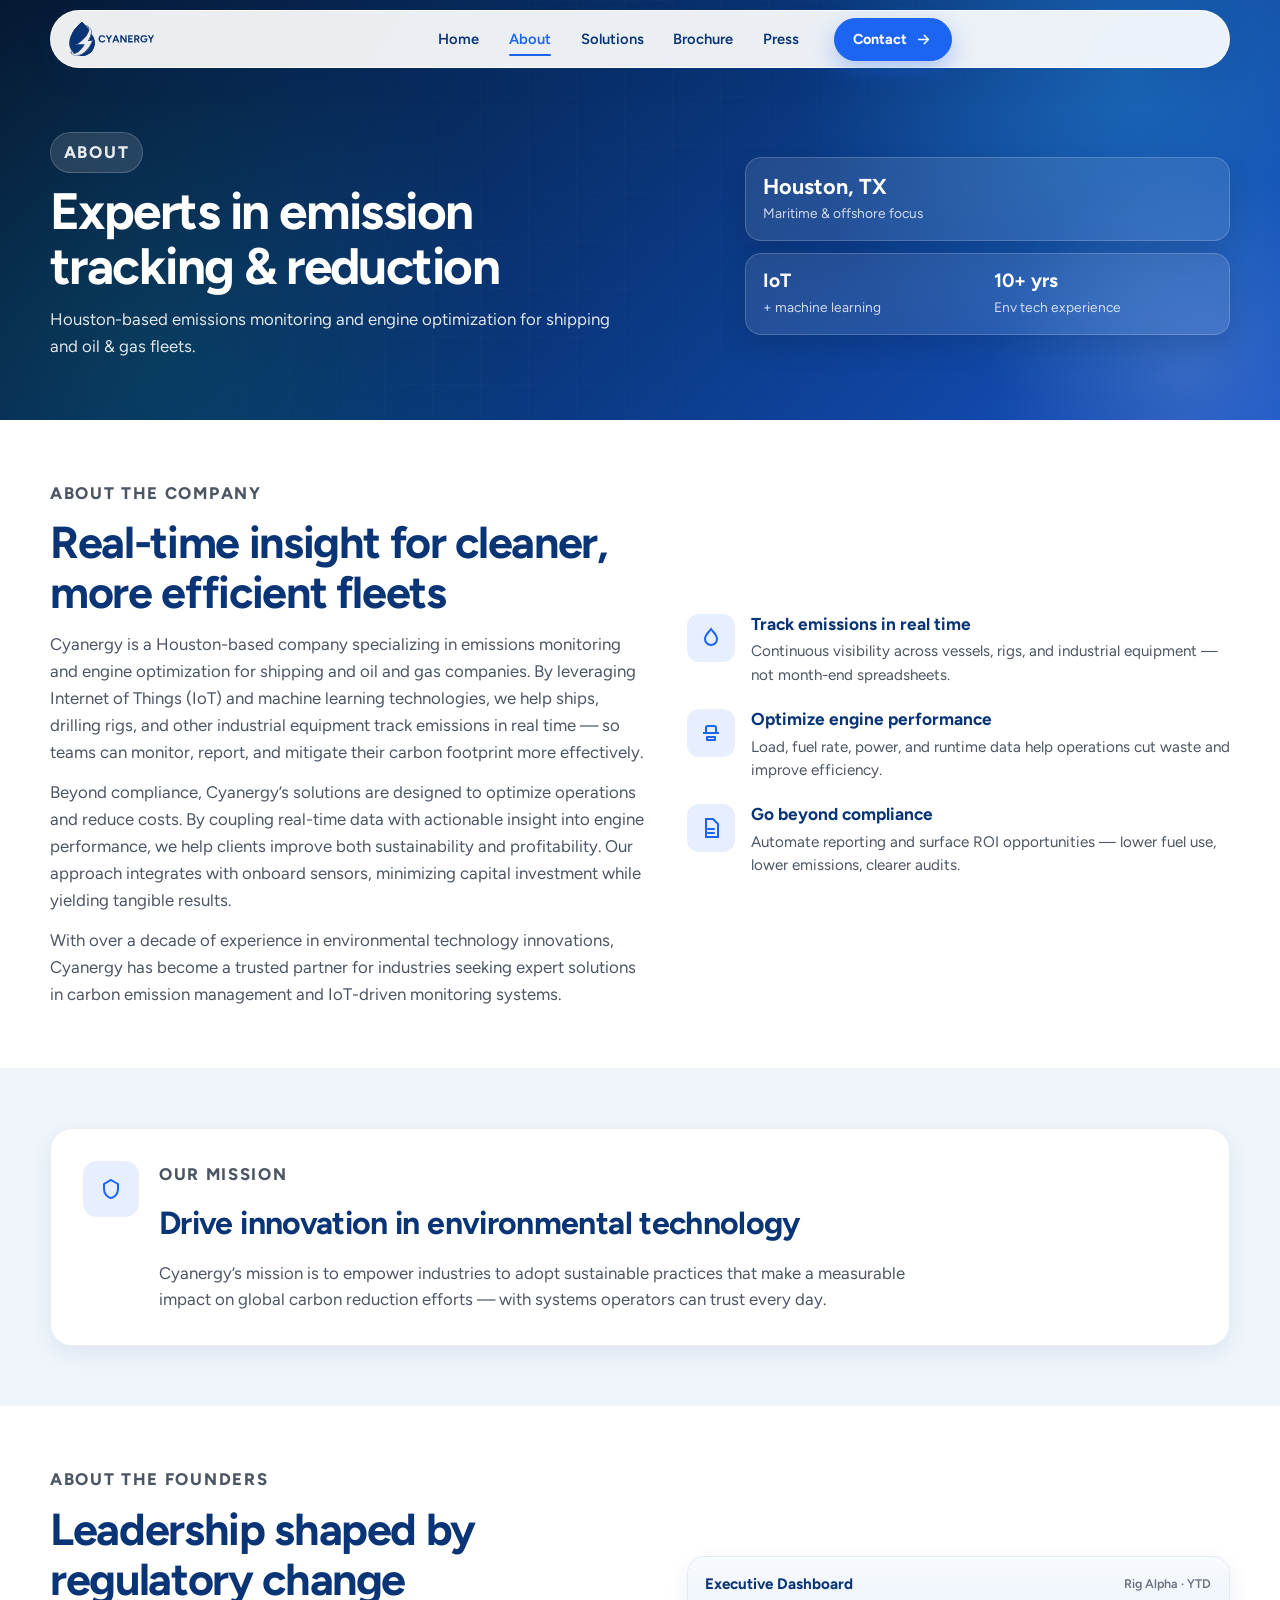
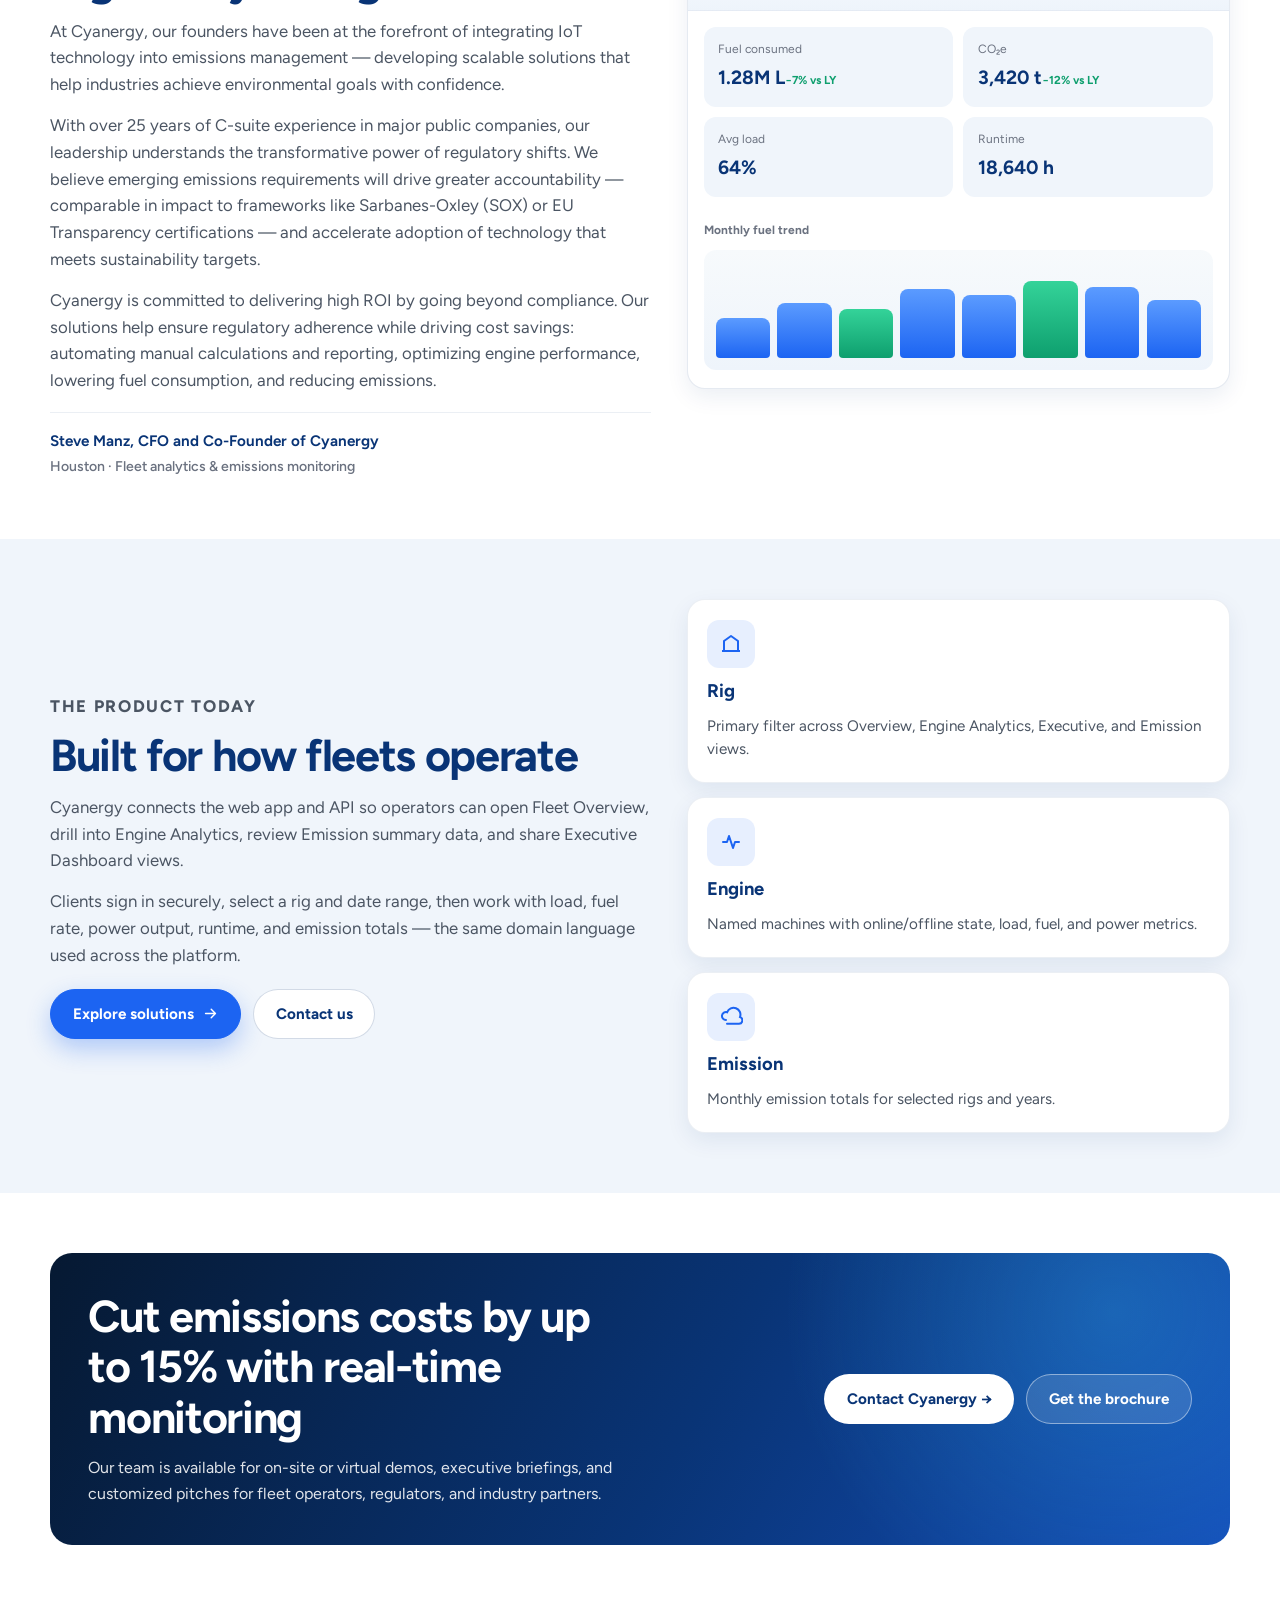
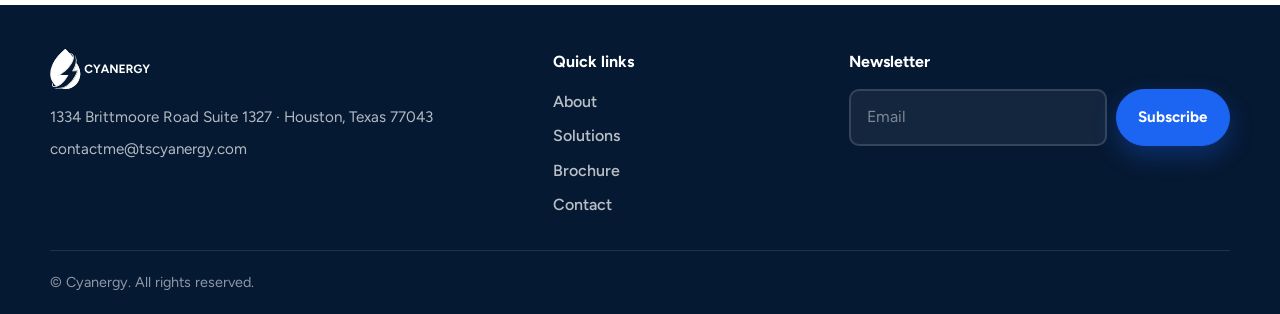
==== about.html @ 9ef47623 "Initial commit" ====
<!DOCTYPE html>
<html lang="en">
<head>
  <meta charset="UTF-8" />
  <meta name="viewport" content="width=device-width, initial-scale=1.0" />
  <title>About | Cyanergy</title>
  <meta name="description" content="Cyanergy is a Houston-based company specializing in emissions monitoring and engine optimization for shipping and oil and gas companies." />
  <link rel="stylesheet" href="assets/css/styles.css" />
</head>
<body>
  <a class="skip-link" href="#main">Skip to content</a>
  <header class="site-header">
    <div class="container header-inner">
      <a class="brand" href="index.html" aria-label="Cyanergy home">
        <img class="logo-dark" src="assets/images/logo-navy.svg" alt="Cyanergy" />
      </a>
      <button class="menu-toggle" aria-label="Open menu" aria-expanded="false"><span></span><span></span><span></span></button>
      <nav class="nav" aria-label="Primary">
        <a class="nav-link" href="index.html">Home</a>
        <a class="nav-link is-active" href="about.html">About</a>
        <a class="nav-link" href="solutions.html">Solutions</a>
        <a class="nav-link" href="brochure.html">Brochure</a>
        <a class="nav-link" href="press.html">Press</a>
        <a class="nav-link nav-cta" href="contact.html"><span class="btn btn-primary">Contact <svg viewBox="0 0 24 24" fill="none"><path d="M5 12h14M13 6l6 6-6 6" stroke="currentColor" stroke-width="2" stroke-linecap="round" stroke-linejoin="round"/></svg></span></a>
      </nav>
    </div>
  </header>

  <main id="main">
    <section class="page-hero">
      <div class="page-hero-inner">
        <div class="page-hero-copy">
          <p class="eyebrow">About</p>
          <h1>Experts in emission tracking &amp; reduction</h1>
          <p>Houston-based emissions monitoring and engine optimization for shipping and oil &amp; gas fleets.</p>
        </div>
        <div class="page-hero-aside" aria-hidden="true">
          <div class="page-hero-card">
            <strong>Houston, TX</strong>
            <span>Maritime &amp; offshore focus</span>
          </div>
          <div class="page-hero-card row">
            <div>
              <strong>IoT</strong>
              <span>+ machine learning</span>
            </div>
            <div>
              <strong>10+ yrs</strong>
              <span>Env tech experience</span>
            </div>
          </div>
        </div>
      </div>
    </section>

    <section class="section">
      <div class="container split">
        <div class="panel-copy reveal">
          <p class="eyebrow">About the company</p>
          <h2>Real-time insight for cleaner, more efficient fleets</h2>
          <p>Cyanergy is a Houston-based company specializing in emissions monitoring and engine optimization for shipping and oil and gas companies. By leveraging Internet of Things (IoT) and machine learning technologies, we help ships, drilling rigs, and other industrial equipment track emissions in real time — so teams can monitor, report, and mitigate their carbon footprint more effectively.</p>
          <p style="margin-top:0.85rem;">Beyond compliance, Cyanergy’s solutions are designed to optimize operations and reduce costs. By coupling real-time data with actionable insight into engine performance, we help clients improve both sustainability and profitability. Our approach integrates with onboard sensors, minimizing capital investment while yielding tangible results.</p>
          <p style="margin-top:0.85rem;">With over a decade of experience in environmental technology innovations, Cyanergy has become a trusted partner for industries seeking expert solutions in carbon emission management and IoT-driven monitoring systems.</p>
        </div>
        <div class="reveal">
          <div class="about-points">
            <article class="about-point">
              <div class="icon-badge"><svg viewBox="0 0 24 24" fill="none"><path d="M12 3c-2.5 3.5-6 5.8-6 10a6 6 0 0 0 12 0c0-4.2-3.5-6.5-6-10Z" stroke="currentColor" stroke-width="2"/></svg></div>
              <div>
                <h3>Track emissions in real time</h3>
                <p>Continuous visibility across vessels, rigs, and industrial equipment — not month-end spreadsheets.</p>
              </div>
            </article>
            <article class="about-point">
              <div class="icon-badge"><svg viewBox="0 0 24 24" fill="none"><path d="M4 12h16M7 12V7a2 2 0 0 1 2-2h6a2 2 0 0 1 2 2v5M8 16h8v3H8v-3Z" stroke="currentColor" stroke-width="2" stroke-linejoin="round"/></svg></div>
              <div>
                <h3>Optimize engine performance</h3>
                <p>Load, fuel rate, power, and runtime data help operations cut waste and improve efficiency.</p>
              </div>
            </article>
            <article class="about-point">
              <div class="icon-badge"><svg viewBox="0 0 24 24" fill="none"><path d="M7 3h7l5 5v13H7V3Z" stroke="currentColor" stroke-width="2"/><path d="M9 13h6M9 17h6" stroke="currentColor" stroke-width="2" stroke-linecap="round"/></svg></div>
              <div>
                <h3>Go beyond compliance</h3>
                <p>Automate reporting and surface ROI opportunities — lower fuel use, lower emissions, clearer audits.</p>
              </div>
            </article>
          </div>
        </div>
      </div>
    </section>

    <section class="section surface">
      <div class="container">
        <div class="mission-band reveal">
          <div class="icon-badge"><svg viewBox="0 0 24 24" fill="none"><path d="M12 3l7 4v5c0 5-3.5 8.5-7 9-3.5-.5-7-4-7-9V7l7-4Z" stroke="currentColor" stroke-width="2"/></svg></div>
          <div>
            <p class="eyebrow">Our mission</p>
            <h2>Drive innovation in environmental technology</h2>
            <p>Cyanergy’s mission is to empower industries to adopt sustainable practices that make a measurable impact on global carbon reduction efforts — with systems operators can trust every day.</p>
          </div>
        </div>
      </div>
    </section>

    <section class="section">
      <div class="container split">
        <div class="panel-copy reveal">
          <p class="eyebrow">About the founders</p>
          <h2>Leadership shaped by regulatory change</h2>
          <p>At Cyanergy, our founders have been at the forefront of integrating IoT technology into emissions management — developing scalable solutions that help industries achieve environmental goals with confidence.</p>
          <p style="margin-top:0.85rem;">With over 25 years of C-suite experience in major public companies, our leadership understands the transformative power of regulatory shifts. We believe emerging emissions requirements will drive greater accountability — comparable in impact to frameworks like Sarbanes-Oxley (SOX) or EU Transparency certifications — and accelerate adoption of technology that meets sustainability targets.</p>
          <p style="margin-top:0.85rem;">Cyanergy is committed to delivering high ROI by going beyond compliance. Our solutions help ensure regulatory adherence while driving cost savings: automating manual calculations and reporting, optimizing engine performance, lowering fuel consumption, and reducing emissions.</p>
          <div class="founder-note">
            Steve Manz, CFO and Co-Founder of Cyanergy
            <span>Houston · Fleet analytics &amp; emissions monitoring</span>
          </div>
        </div>
        <div class="mock-panel reveal" aria-label="Executive dashboard panel">
          <div class="mock-panel-head">
            <strong>Executive Dashboard</strong>
            <span>Rig Alpha · YTD</span>
          </div>
          <div class="mock-kpis">
            <div class="mock-kpi"><small>Fuel consumed</small><strong>1.28M L</strong><span class="trend">−7% vs LY</span></div>
            <div class="mock-kpi"><small>CO₂e</small><strong>3,420 t</strong><span class="trend">−12% vs LY</span></div>
            <div class="mock-kpi"><small>Avg load</small><strong>64%</strong></div>
            <div class="mock-kpi"><small>Runtime</small><strong>18,640 h</strong></div>
          </div>
          <div class="mock-chart">
            <div class="mock-chart-label">Monthly fuel trend</div>
            <div class="mock-bars" aria-hidden="true">
              <span style="--h:42%"></span>
              <span style="--h:58%"></span>
              <span style="--h:51%"></span>
              <span style="--h:72%"></span>
              <span style="--h:66%"></span>
              <span style="--h:80%"></span>
              <span style="--h:74%"></span>
              <span style="--h:61%"></span>
            </div>
          </div>
        </div>
      </div>
    </section>

    <section class="section surface">
      <div class="container split">
        <div class="panel-copy reveal">
          <p class="eyebrow">The product today</p>
          <h2>Built for how fleets operate</h2>
          <p>Cyanergy connects the web app and API so operators can open Fleet Overview, drill into Engine Analytics, review Emission summary data, and share Executive Dashboard views.</p>
          <p style="margin-top:0.85rem;">Clients sign in securely, select a rig and date range, then work with load, fuel rate, power output, runtime, and emission totals — the same domain language used across the platform.</p>
          <div class="btn-group" style="margin-top:1.25rem;">
            <a class="btn btn-primary" href="solutions.html">Explore solutions <svg viewBox="0 0 24 24" fill="none"><path d="M5 12h14M13 6l6 6-6 6" stroke="currentColor" stroke-width="2" stroke-linecap="round" stroke-linejoin="round"/></svg></a>
            <a class="btn btn-outline" href="contact.html">Contact us</a>
          </div>
        </div>
        <div class="term-stack reveal">
          <article class="icon-item">
            <div class="icon-badge"><svg viewBox="0 0 24 24" fill="none"><path d="M3 19h18M5 19V9l7-5 7 5v10" stroke="currentColor" stroke-width="2" stroke-linejoin="round"/></svg></div>
            <h3>Rig</h3>
            <p>Primary filter across Overview, Engine Analytics, Executive, and Emission views.</p>
          </article>
          <article class="icon-item">
            <div class="icon-badge"><svg viewBox="0 0 24 24" fill="none"><path d="M4 12h4l2-6 4 12 2-6h4" stroke="currentColor" stroke-width="2" stroke-linecap="round" stroke-linejoin="round"/></svg></div>
            <h3>Engine</h3>
            <p>Named machines with online/offline state, load, fuel, and power metrics.</p>
          </article>
          <article class="icon-item">
            <div class="icon-badge"><svg viewBox="0 0 24 24" fill="none"><path d="M7 15a4 4 0 1 1 1.2-7.8A5 5 0 0 1 21 12a3.5 3.5 0 0 1-1 6.8H8" stroke="currentColor" stroke-width="2" stroke-linecap="round"/></svg></div>
            <h3>Emission</h3>
            <p>Monthly emission totals for selected rigs and years.</p>
          </article>
        </div>
      </div>
    </section>

    <section class="section">
      <div class="container">
        <div class="cta-band reveal">
          <div>
            <h2>Cut emissions costs by up to 15% with real-time monitoring</h2>
            <p>Our team is available for on-site or virtual demos, executive briefings, and customized pitches for fleet operators, regulators, and industry partners.</p>
          </div>
          <div class="btn-group">
            <a class="btn btn-light" href="contact.html">Contact Cyanergy →</a>
            <a class="btn btn-ghost-dark" href="brochure.html">Get the brochure</a>
          </div>
        </div>
      </div>
    </section>
  </main>

  <footer class="site-footer">
    <div class="container">
      <div class="footer-grid">
        <div class="footer-brand">
          <img src="assets/images/logo-white.svg" alt="Cyanergy" />
          <p>1334 Brittmoore Road Suite 1327 · Houston, Texas 77043</p>
          <p style="margin-top:.5rem;"><a href="mailto:contactme@tscyanergy.com">contactme@tscyanergy.com</a></p>
        </div>
        <div>
          <h4>Quick links</h4>
          <div class="footer-links">
            <a href="about.html">About</a>
            <a href="solutions.html">Solutions</a>
            <a href="brochure.html">Brochure</a>
            <a href="contact.html">Contact</a>
          </div>
        </div>
        <div>
          <h4>Newsletter</h4>
          <form class="newsletter" data-demo-form>
            <div class="newsletter-row">
              <input type="email" name="email" placeholder="Email" required />
              <button class="btn btn-primary" type="submit">Subscribe</button>
            </div>
            <p class="form-note" data-form-status></p>
          </form>
        </div>
      </div>
      <div class="footer-bottom"><span>© Cyanergy. All rights reserved.</span></div>
    </div>
  </footer>
  <script src="assets/js/main.js"></script>
</body>
</html>
---- assets/css/styles.css ----
@import url('https://fonts.googleapis.com/css2?family=Figtree:ital,wght@0,300..900;1,300..900&display=swap');

:root {
  --blue: #1C64F2;
  --blue-bright: #2B7FFF;
  --cyan: #38BDF8;
  --dark-blue: #1E429F;
  --navy: #093476;
  --ink: #0B1F3A;
  --deep: #061932;
  --muted: #4B5563;
  --soft: #6B7280;
  --line: #E5E7EB;
  --surface: #F0F5FB;
  --surface-2: #F7FAFC;
  --white: #FFFFFF;
  --green: #0E9F6E;
  --shadow: 0 16px 40px rgba(9, 52, 118, 0.12);
  --shadow-soft: 0 8px 22px rgba(9, 52, 118, 0.08);
  --radius: 16px;
  --radius-sm: 10px;
  --container: 1180px;
  --header-h: 72px;
  --ease: cubic-bezier(0.22, 1, 0.36, 1);
}

*,
*::before,
*::after {
  box-sizing: border-box;
  margin: 0;
  padding: 0;
}

html { scroll-behavior: smooth; }

body {
  font-family: 'Figtree', sans-serif;
  color: var(--ink);
  background: var(--white);
  line-height: 1.6;
  -webkit-font-smoothing: antialiased;
  overflow-x: hidden;
}

img { max-width: 100%; display: block; }
a { color: inherit; text-decoration: none; }
ul { list-style: none; }
button, input, textarea, select { font: inherit; }

.container {
  width: min(100% - 2.5rem, var(--container));
  margin-inline: auto;
}

.skip-link {
  position: absolute;
  left: -999px;
  top: 0;
  background: var(--blue);
  color: white;
  padding: 0.75rem 1rem;
  z-index: 1000;
}
.skip-link:focus { left: 1rem; top: 1rem; }

/* Header — glass bar (matches mockup) */
.site-header {
  position: fixed;
  inset: 0 0 auto 0;
  height: var(--header-h);
  z-index: 100;
  padding-top: 0.65rem;
  pointer-events: none;
}

.site-header::before {
  content: '';
  position: fixed;
  inset: 0;
  background: rgba(6, 25, 50, 0.45);
  opacity: 0;
  visibility: hidden;
  transition: opacity 0.25s var(--ease), visibility 0.25s var(--ease);
  pointer-events: none;
  z-index: -1;
}

.site-header.is-menu-open {
  height: auto;
  min-height: 100dvh;
  pointer-events: auto;
}

.site-header.is-menu-open::before {
  opacity: 1;
  visibility: visible;
  pointer-events: auto;
}

.site-header .header-inner {
  pointer-events: auto;
  position: relative;
  z-index: 1;
  height: 58px;
  display: flex;
  align-items: center;
  justify-content: space-between;
  gap: 1rem;
  padding: 0 1rem 0 1.15rem;
  background: rgba(255, 255, 255, 0.92);
  border: 1px solid rgba(255, 255, 255, 0.7);
  border-radius: 999px;
  backdrop-filter: blur(18px);
  box-shadow: 0 10px 30px rgba(9, 52, 118, 0.1);
}

.logo-light { display: none !important; }
.logo-dark { display: block !important; }

.brand {
  flex-shrink: 0;
  display: inline-flex;
  align-items: center;
}

.brand img { height: 34px; width: auto; }

.nav {
  display: flex;
  align-items: center;
  gap: 0.15rem;
  flex: 1;
  justify-content: center;
}

.nav-link {
  position: relative;
  color: var(--navy);
  font-weight: 600;
  font-size: 0.92rem;
  padding: 0.45rem 0.85rem;
  border-radius: 0;
  transition: color 0.2s var(--ease);
}

.nav-link:hover { color: var(--blue); }

.nav-link.is-active {
  color: var(--blue);
  background: transparent;
}

.nav-link.is-active::after {
  content: '';
  position: absolute;
  left: 0.85rem;
  right: 0.85rem;
  bottom: 0.15rem;
  height: 2px;
  border-radius: 2px;
  background: var(--blue);
}

.nav-cta { margin-left: 0.35rem; }

.nav-cta .btn {
  min-height: 40px;
  padding: 0.55rem 1.15rem;
  font-size: 0.9rem;
  border-radius: 999px;
}

.menu-toggle {
  display: none;
  border: 0;
  background: rgba(28, 100, 242, 0.06);
  color: var(--navy);
  width: 42px;
  height: 42px;
  cursor: pointer;
  border-radius: 12px;
  flex-shrink: 0;
  place-items: center;
  align-content: center;
  gap: 5px;
  padding: 0;
}

.menu-toggle span {
  display: block;
  width: 18px;
  height: 2px;
  margin: 0 auto;
  background: currentColor;
  border-radius: 2px;
  transition: transform 0.2s var(--ease), opacity 0.2s var(--ease);
}

.menu-toggle[aria-expanded="true"] span:nth-child(1) {
  transform: translateY(7px) rotate(45deg);
}

.menu-toggle[aria-expanded="true"] span:nth-child(2) {
  opacity: 0;
}

.menu-toggle[aria-expanded="true"] span:nth-child(3) {
  transform: translateY(-7px) rotate(-45deg);
}

body.menu-open {
  overflow: hidden;
}

/* Buttons — Cyanergy blue, pill style */
.btn {
  display: inline-flex;
  align-items: center;
  justify-content: center;
  gap: 0.5rem;
  min-height: 48px;
  padding: 0.75rem 1.35rem;
  border-radius: 999px;
  font-weight: 700;
  font-size: 0.95rem;
  border: 1.5px solid transparent;
  cursor: pointer;
  transition: 0.2s var(--ease);
  color: white;
}

.btn:hover { transform: translateY(-1px); }

.btn-primary {
  background: var(--blue);
  color: white !important;
  border-color: var(--blue);
  box-shadow: 0 10px 24px rgba(28, 100, 242, 0.3);
}

.btn-primary:hover {
  background: var(--dark-blue);
  border-color: var(--dark-blue);
  color: white !important;
}

.btn-secondary {
  background: rgba(255, 255, 255, 0.72);
  color: var(--navy) !important;
  border-color: rgba(9, 52, 118, 0.18);
  backdrop-filter: blur(8px);
}

.btn-secondary:hover {
  background: white;
  border-color: var(--blue);
  color: var(--blue) !important;
}

.btn-outline {
  background: white;
  color: var(--navy) !important;
  border-color: rgba(9, 52, 118, 0.18);
}

.btn-outline:hover {
  border-color: var(--blue);
  color: var(--blue) !important;
}

.btn-light {
  background: white;
  color: var(--navy) !important;
}

.btn-ghost-dark {
  background: rgba(255, 255, 255, 0.12);
  color: white !important;
  border-color: rgba(255, 255, 255, 0.45);
}

.btn-ghost-dark:hover {
  background: rgba(255, 255, 255, 0.2);
  color: white !important;
}

.btn-group {
  display: flex;
  flex-wrap: wrap;
  gap: 0.75rem;
}

.btn svg { width: 17px; height: 17px; flex-shrink: 0; }

/* Hero — light glass left + photo right (matches mockup) */
.hero {
  position: relative;
  min-height: 100vh;
  min-height: 100dvh;
  display: flex;
  flex-direction: column;
  justify-content: flex-end;
  color: var(--ink);
  isolation: isolate;
  overflow: hidden;
}

.hero-media,
.hero-overlay {
  position: absolute;
  inset: 0;
}

.hero-media {
  z-index: -2;
  background:
    #9eb6d4 url('../images/hero-ship.jpg') center right / cover no-repeat;
}

.hero-media img {
  width: 100%;
  height: 100%;
  object-fit: cover;
  object-position: center right;
  transform: scale(1.03);
  animation: heroZoom 18s var(--ease) infinite alternate;
}

.hero-overlay {
  z-index: -1;
  background:
    linear-gradient(105deg,
      rgba(255, 255, 255, 0.9) 0%,
      rgba(255, 255, 255, 0.78) 28%,
      rgba(255, 255, 255, 0.28) 52%,
      rgba(255, 255, 255, 0.05) 72%,
      rgba(6, 25, 50, 0.22) 100%);
}

.hero-shell {
  width: min(100% - 2.5rem, var(--container));
  margin: 0 auto;
  padding: calc(var(--header-h) + 2.25rem) 0 1.25rem;
  display: grid;
  grid-template-columns: 1.05fr 0.95fr;
  gap: 1.5rem;
  align-items: center;
  flex: 1;
}

.hero-copy { padding-bottom: 1rem; max-width: 34rem; }

.eyebrow-hero {
  display: inline-flex;
  align-items: center;
  gap: 0.45rem;
  font-size: 0.72rem;
  font-weight: 750;
  letter-spacing: 0.1em;
  text-transform: uppercase;
  color: var(--navy);
  margin-bottom: 1rem;
  padding: 0.45rem 0.85rem;
  border-radius: 999px;
  background: rgba(255, 255, 255, 0.72);
  border: 1px solid rgba(9, 52, 118, 0.1);
  backdrop-filter: blur(10px);
  opacity: 0;
  animation: fadeUp 0.8s var(--ease) 0.1s forwards;
}

.eyebrow-hero svg {
  width: 14px;
  height: 14px;
  color: var(--blue);
}

.hero h1 {
  font-size: clamp(2.2rem, 4.6vw, 3.75rem);
  line-height: 1.08;
  letter-spacing: -0.035em;
  font-weight: 750;
  color: var(--ink);
  max-width: 15ch;
  margin-bottom: 0.95rem;
  opacity: 0;
  animation: fadeUp 0.85s var(--ease) 0.2s forwards;
}

.hero h1 .accent { color: var(--blue); }

.hero-lead {
  max-width: 34rem;
  font-size: clamp(1rem, 1.5vw, 1.12rem);
  color: var(--muted);
  margin-bottom: 1.35rem;
  opacity: 0;
  animation: fadeUp 0.85s var(--ease) 0.32s forwards;
}

.hero .btn-group {
  opacity: 0;
  animation: fadeUp 0.85s var(--ease) 0.44s forwards;
}

.hero-float {
  position: relative;
  min-height: 340px;
  opacity: 0;
  animation: fadeUp 0.9s var(--ease) 0.5s forwards;
}

.glass {
  background: rgba(255, 255, 255, 0.78);
  border: 1px solid rgba(255, 255, 255, 0.9);
  backdrop-filter: blur(14px);
  border-radius: 16px;
  box-shadow: 0 14px 36px rgba(9, 52, 118, 0.14);
  color: var(--ink);
}

.glass-card {
  position: absolute;
  padding: 0.85rem 1rem;
  display: flex;
  align-items: center;
  gap: 0.7rem;
  min-width: 200px;
}

.glass-card.one { top: 8%; right: 4%; }
.glass-card.two { top: 40%; right: 0; }
.glass-card.three { bottom: 14%; left: 8%; }

.glass-icon {
  width: 38px;
  height: 38px;
  border-radius: 11px;
  display: grid;
  place-items: center;
  background: rgba(28, 100, 242, 0.1);
  color: var(--blue);
  flex-shrink: 0;
}

.glass-icon.green {
  background: rgba(14, 159, 110, 0.12);
  color: var(--green);
}

.glass-icon svg { width: 18px; height: 18px; }

.glass-card strong {
  display: block;
  font-size: 0.9rem;
  line-height: 1.25;
  color: var(--navy);
}

.glass-card span {
  font-size: 0.78rem;
  color: var(--soft);
}

.mini-bars {
  display: flex;
  align-items: end;
  gap: 3px;
  height: 26px;
  margin-left: 0.2rem;
}

.mini-bars i {
  width: 5px;
  border-radius: 3px;
  background: linear-gradient(180deg, #7db2ff, #1c64f2);
  display: block;
}

.mini-bars i:nth-child(1) { height: 40%; }
.mini-bars i:nth-child(2) { height: 70%; }
.mini-bars i:nth-child(3) { height: 55%; }
.mini-bars i:nth-child(4) { height: 90%; }
.mini-bars i:nth-child(5) { height: 65%; }

.hero-bar {
  background: rgba(6, 25, 50, 0.58);
  border-top: 1px solid rgba(255, 255, 255, 0.12);
  backdrop-filter: blur(14px);
}

.hero-bar-inner {
  display: grid;
  grid-template-columns: repeat(4, 1fr);
  gap: 0.85rem;
  padding: 0.95rem 0;
}

.hero-bar-item {
  display: flex;
  align-items: center;
  gap: 0.7rem;
  color: rgba(255, 255, 255, 0.95);
  font-size: 0.88rem;
  font-weight: 600;
  line-height: 1.25;
}

.hero-bar-item .icon-round {
  width: 40px;
  height: 40px;
  border-radius: 50%;
  background: white;
  color: var(--blue);
  display: grid;
  place-items: center;
  flex-shrink: 0;
  box-shadow: 0 4px 12px rgba(0, 0, 0, 0.12);
}

.hero-bar-item .icon-round svg { width: 18px; height: 18px; }

/* Inner page heroes — HTML-composed, no photos */
.page-hero {
  position: relative;
  padding: calc(var(--header-h) + 2.5rem) 0 2.5rem;
  color: white;
  overflow: hidden;
  isolation: isolate;
  min-height: clamp(280px, 42vw, 420px);
  display: flex;
  align-items: center;
  background:
    radial-gradient(circle at 88% 18%, rgba(56, 189, 248, 0.28), transparent 28%),
    radial-gradient(circle at 12% 88%, rgba(14, 159, 110, 0.16), transparent 32%),
    linear-gradient(135deg, #061932 0%, #093476 48%, #1c64f2 130%);
}

.page-hero::before {
  content: '';
  position: absolute;
  inset: 0;
  z-index: 0;
  opacity: 0.35;
  background-image:
    linear-gradient(rgba(255, 255, 255, 0.05) 1px, transparent 1px),
    linear-gradient(90deg, rgba(255, 255, 255, 0.05) 1px, transparent 1px);
  background-size: 48px 48px;
  mask-image: linear-gradient(120deg, transparent 10%, black 45%, transparent 90%);
}

.page-hero::after {
  content: '';
  position: absolute;
  width: 420px;
  height: 420px;
  right: -120px;
  bottom: -160px;
  border-radius: 50%;
  background: radial-gradient(circle, rgba(255, 255, 255, 0.14), transparent 68%);
  z-index: 0;
  pointer-events: none;
}

.page-hero-inner {
  position: relative;
  z-index: 1;
  width: min(100% - 2.5rem, var(--container));
  margin-inline: auto;
  display: grid;
  grid-template-columns: 1.15fr 0.85fr;
  gap: clamp(1.25rem, 3vw, 2.5rem);
  align-items: center;
}

.page-hero-copy h1 {
  font-size: clamp(2rem, 4.2vw, 3.2rem);
  line-height: 1.08;
  letter-spacing: -0.03em;
  margin-bottom: 0.75rem;
  max-width: 14ch;
}

.page-hero-copy > p {
  max-width: 36rem;
  color: rgba(255, 255, 255, 0.88);
  font-size: 1.05rem;
}

.page-hero-aside {
  display: grid;
  gap: 0.75rem;
}

.page-hero-card {
  background: rgba(255, 255, 255, 0.1);
  border: 1px solid rgba(255, 255, 255, 0.18);
  backdrop-filter: blur(12px);
  border-radius: 16px;
  padding: 1rem 1.1rem;
  box-shadow: 0 12px 28px rgba(0, 0, 0, 0.12);
}

.page-hero-card strong {
  display: block;
  font-size: 1.35rem;
  line-height: 1.15;
  margin-bottom: 0.2rem;
}

.page-hero-card span {
  display: block;
  font-size: 0.86rem;
  color: rgba(255, 255, 255, 0.78);
}

.page-hero-card.row {
  display: grid;
  grid-template-columns: repeat(2, 1fr);
  gap: 0.85rem;
}

.page-hero-card.row > div strong {
  font-size: 1.2rem;
}

.eyebrow {
  display: inline-flex;
  align-items: center;
  gap: 0.45rem;
  font-size: 0.78rem;
  font-weight: 750;
  letter-spacing: 0.1em;
  text-transform: uppercase;
  color: var(--blue);
  margin-bottom: 0.65rem;
}

.page-hero .eyebrow {
  color: rgba(255, 255, 255, 0.9);
  background: rgba(255, 255, 255, 0.12);
  border: 1px solid rgba(255, 255, 255, 0.18);
  padding: 0.4rem 0.8rem;
  border-radius: 999px;
}

/* Sections — tighter spacing */
.section { padding: clamp(2.5rem, 5vw, 3.75rem) 0; }
.surface { background: var(--surface); }
.surface-2 { background: var(--surface-2); }
.surface-dark {
  background:
    radial-gradient(circle at 90% 10%, rgba(28, 100, 242, 0.35), transparent 28%),
    linear-gradient(145deg, #061932, #093476 55%, #0b3a8a);
  color: white;
}

.section-head {
  max-width: 42rem;
  margin-bottom: 1.75rem;
}

.section-head.center {
  text-align: center;
  margin-inline: auto;
}

.section-head h2,
.panel-copy h2,
.cta-band h2,
.surface-dark h2 {
  font-size: clamp(1.9rem, 3.5vw, 2.85rem);
  line-height: 1.12;
  letter-spacing: -0.03em;
  color: var(--navy);
  margin-bottom: 0.85rem;
}

.surface-dark h2 { color: white; }

.section-head h2 .accent,
.panel-copy h2 .accent { color: var(--blue); }

.section-head p,
.panel-copy p { color: var(--muted); font-size: 1.05rem; }
.surface-dark .section-head p,
.surface-dark p { color: rgba(255, 255, 255, 0.8); }

.split {
  display: grid;
  grid-template-columns: 1.05fr 0.95fr;
  gap: clamp(1.25rem, 3vw, 2.25rem);
  align-items: center;
}

.media-frame {
  position: relative;
  border-radius: 22px;
  overflow: hidden;
  box-shadow: var(--shadow);
  aspect-ratio: 5 / 4;
  background: #d7e3f3;
}

.media-frame img {
  width: 100%;
  height: 100%;
  object-fit: cover;
}

.media-caption {
  position: absolute;
  left: 1rem;
  bottom: 1rem;
  background: white;
  color: var(--navy);
  padding: 0.7rem 0.95rem;
  border-radius: 12px;
  font-size: 0.88rem;
  font-weight: 650;
  box-shadow: var(--shadow-soft);
  max-width: 220px;
}

.play-overlay {
  position: absolute;
  inset: 0;
  display: grid;
  place-items: center;
  background: rgba(6, 25, 50, 0.25);
}

.play-btn {
  width: 72px;
  height: 72px;
  border-radius: 50%;
  background: white;
  color: var(--blue);
  display: grid;
  place-items: center;
  box-shadow: var(--shadow);
  transition: 0.2s var(--ease);
}

.play-btn:hover { transform: scale(1.05); }
.play-btn svg { width: 28px; height: 28px; margin-left: 3px; }

.watch-chip {
  position: absolute;
  left: 1rem;
  bottom: 1rem;
  background: rgba(255, 255, 255, 0.95);
  color: var(--navy);
  padding: 0.65rem 0.9rem;
  border-radius: 999px;
  font-size: 0.85rem;
  font-weight: 650;
}

.pill-row {
  display: flex;
  flex-wrap: wrap;
  gap: 0.55rem;
  margin: 0.9rem 0 1.1rem;
}

.pill {
  display: inline-flex;
  align-items: center;
  padding: 0.45rem 0.85rem;
  border-radius: 999px;
  background: rgba(28, 100, 242, 0.1);
  color: var(--dark-blue);
  font-size: 0.88rem;
  font-weight: 650;
}

/* Stats */
.stat-grid {
  display: grid;
  grid-template-columns: repeat(3, 1fr);
  gap: 1rem;
}

.stat-card {
  background: white;
  border: 1px solid rgba(9, 52, 118, 0.08);
  border-radius: 16px;
  padding: 1rem 1rem;
  box-shadow: var(--shadow-soft);
  transition: 0.25s var(--ease);
}

.stat-card:hover {
  transform: translateY(-4px);
  box-shadow: var(--shadow);
}

.stat-card .icon-round {
  width: 44px;
  height: 44px;
  border-radius: 12px;
  display: grid;
  place-items: center;
  margin-bottom: 0.9rem;
  background: rgba(28, 100, 242, 0.1);
  color: var(--blue);
}

.stat-card .icon-round.green {
  background: rgba(14, 159, 110, 0.12);
  color: var(--green);
}

.stat-card .icon-round svg { width: 22px; height: 22px; }

.stat-card strong {
  display: block;
  font-size: 2rem;
  color: var(--navy);
  line-height: 1;
  margin-bottom: 0.35rem;
}

.stat-card span {
  color: var(--muted);
  font-size: 0.92rem;
  font-weight: 550;
}

/* Process */
.process-grid {
  display: grid;
  grid-template-columns: repeat(3, 1fr);
  gap: 1.25rem;
  position: relative;
}

.process-card {
  background: white;
  border: 1px solid rgba(9, 52, 118, 0.08);
  border-radius: 18px;
  padding: 1.25rem 1.2rem;
  box-shadow: var(--shadow-soft);
  position: relative;
  transition: 0.25s var(--ease);
}

.process-card:hover {
  transform: translateY(-4px);
  box-shadow: var(--shadow);
}

.process-card .icon-round {
  width: 52px;
  height: 52px;
  border-radius: 14px;
  display: grid;
  place-items: center;
  background: rgba(28, 100, 242, 0.1);
  color: var(--blue);
  margin-bottom: 1.1rem;
}

.process-card .icon-round svg { width: 26px; height: 26px; }

.process-card h3 {
  color: var(--navy);
  font-size: 1.35rem;
  margin-bottom: 0.5rem;
}

.process-card p {
  color: var(--muted);
  font-size: 0.98rem;
}

.process-arrow {
  display: none;
}

@media (min-width: 981px) {
  .process-grid {
    gap: 2.5rem;
  }
  .process-card::after {
    content: '';
    position: absolute;
    top: 2.1rem;
    right: -1.55rem;
    width: 1.1rem;
    height: 1.1rem;
    border-top: 2px solid rgba(28, 100, 242, 0.45);
    border-right: 2px solid rgba(28, 100, 242, 0.45);
    transform: rotate(45deg);
  }
  .process-card:last-child::after { display: none; }
}

.surface-dark .process-card {
  background: rgba(255, 255, 255, 0.08);
  border-color: rgba(255, 255, 255, 0.14);
  backdrop-filter: blur(8px);
}

.surface-dark .process-card h3 { color: white; }
.surface-dark .process-card p { color: rgba(255, 255, 255, 0.78); }
.surface-dark .process-card .icon-round {
  background: rgba(56, 189, 248, 0.16);
  color: var(--cyan);
}

/* Product panel */
.product-panel {
  display: grid;
  grid-template-columns: 0.95fr 1.05fr;
  gap: 2.5rem;
  align-items: center;
}

.dash-mock {
  background: rgba(255, 255, 255, 0.08);
  border: 1px solid rgba(255, 255, 255, 0.16);
  border-radius: 22px;
  padding: 1.15rem;
  backdrop-filter: blur(10px);
  box-shadow: var(--shadow);
}

.dash-mock.light {
  background: white;
  border-color: rgba(9, 52, 118, 0.08);
  color: var(--ink);
}

.dash-topbar {
  display: flex;
  justify-content: space-between;
  align-items: center;
  margin-bottom: 1rem;
  font-size: 0.85rem;
  color: rgba(255, 255, 255, 0.7);
}

.dash-mock.light .dash-topbar { color: var(--soft); }

.dash-grid {
  display: grid;
  grid-template-columns: repeat(3, 1fr);
  gap: 0.75rem;
  margin-bottom: 0.9rem;
}

.dash-card {
  background: rgba(255, 255, 255, 0.1);
  border-radius: 14px;
  padding: 0.95rem;
}

.dash-mock.light .dash-card {
  background: var(--surface);
}

.dash-card small {
  display: block;
  color: rgba(255, 255, 255, 0.65);
  margin-bottom: 0.3rem;
  font-size: 0.78rem;
}

.dash-mock.light .dash-card small { color: var(--soft); }

.dash-card strong {
  font-size: 1.25rem;
  color: white;
}

.dash-mock.light .dash-card strong { color: var(--navy); }

.dash-chart {
  background: rgba(255, 255, 255, 0.08);
  border-radius: 14px;
  padding: 1rem;
}

.dash-mock.light .dash-chart { background: var(--surface); }

.dash-chart-label {
  font-size: 0.82rem;
  color: rgba(255, 255, 255, 0.7);
  margin-bottom: 0.75rem;
}

.dash-mock.light .dash-chart-label { color: var(--soft); }

.dash-bars {
  display: flex;
  align-items: end;
  gap: 0.4rem;
  height: 110px;
}

.dash-bars span {
  flex: 1;
  border-radius: 7px 7px 3px 3px;
  background: linear-gradient(180deg, #7db2ff, #1c64f2);
  animation: barPulse 2.8s ease-in-out infinite;
}

.dash-bars span:nth-child(1) { height: 42%; }
.dash-bars span:nth-child(2) { height: 68%; animation-delay: .1s; }
.dash-bars span:nth-child(3) { height: 54%; animation-delay: .2s; }
.dash-bars span:nth-child(4) { height: 82%; animation-delay: .3s; }
.dash-bars span:nth-child(5) { height: 60%; animation-delay: .4s; }
.dash-bars span:nth-child(6) { height: 74%; animation-delay: .5s; }
.dash-bars span:nth-child(7) { height: 48%; animation-delay: .6s; }
.dash-bars span:nth-child(8) { height: 88%; animation-delay: .7s; }

.feature-inline {
  display: grid;
  grid-template-columns: repeat(4, 1fr);
  gap: 0.85rem;
  margin-top: 1.25rem;
}

.feature-inline-item {
  display: flex;
  align-items: center;
  gap: 0.65rem;
  font-size: 0.9rem;
  font-weight: 650;
  color: rgba(255, 255, 255, 0.9);
}

.feature-inline-item .icon-round {
  width: 36px;
  height: 36px;
  border-radius: 10px;
  display: grid;
  place-items: center;
  background: rgba(255, 255, 255, 0.12);
  color: var(--cyan);
  flex-shrink: 0;
}

.feature-inline-item .icon-round svg { width: 18px; height: 18px; }

/* Outcomes */
.outcomes {
  display: grid;
  grid-template-columns: 0.9fr 1.1fr;
  gap: 2.5rem;
  align-items: center;
}

.outcome-list { display: grid; gap: 0.75rem; }

.outcome-card {
  display: grid;
  grid-template-columns: 48px 1fr auto;
  gap: 1rem;
  align-items: center;
  background: white;
  border: 1px solid rgba(9, 52, 118, 0.08);
  border-radius: 18px;
  padding: 1rem 1.1rem;
  box-shadow: var(--shadow-soft);
  transition: 0.25s var(--ease);
}

.outcome-card:hover {
  transform: translateX(4px);
  box-shadow: var(--shadow);
}

.outcome-card .icon-round {
  width: 48px;
  height: 48px;
  border-radius: 14px;
  display: grid;
  place-items: center;
  background: rgba(28, 100, 242, 0.1);
  color: var(--blue);
}

.outcome-card .icon-round svg { width: 22px; height: 22px; }

.outcome-card h3 {
  color: var(--navy);
  font-size: 1.1rem;
  margin-bottom: 0.2rem;
}

.outcome-card p {
  color: var(--muted);
  font-size: 0.92rem;
}

.outcome-thumb {
  width: 96px;
  height: 68px;
  border-radius: 12px;
  overflow: hidden;
}

.outcome-thumb img {
  width: 100%;
  height: 100%;
  object-fit: cover;
}

.text-link {
  display: inline-flex;
  align-items: center;
  gap: 0.4rem;
  color: var(--blue);
  font-weight: 700;
  margin-top: 1.25rem;
}

.text-link:hover { gap: 0.65rem; }

/* CTA band */
.cta-band {
  position: relative;
  overflow: hidden;
  border-radius: 22px;
  padding: clamp(1.6rem, 3.5vw, 2.4rem);
  background:
    radial-gradient(circle at 90% 20%, rgba(56, 189, 248, 0.28), transparent 30%),
    linear-gradient(120deg, #061932 0%, #093476 55%, #1c64f2 140%);
  color: white;
  display: grid;
  grid-template-columns: 1.3fr auto;
  gap: 1.5rem;
  align-items: center;
}

/* HTML mock UI (no photos after hero) */
.mock-panel {
  background: white;
  border: 1px solid rgba(9, 52, 118, 0.1);
  border-radius: 18px;
  box-shadow: var(--shadow-soft);
  overflow: hidden;
}

.mock-panel-head {
  display: flex;
  justify-content: space-between;
  align-items: center;
  gap: 0.75rem;
  padding: 0.9rem 1.1rem;
  background: linear-gradient(180deg, #f8fbff, #eef4fb);
  border-bottom: 1px solid rgba(9, 52, 118, 0.08);
}

.mock-panel-head strong {
  color: var(--navy);
  font-size: 0.95rem;
}

.mock-panel-head span {
  font-size: 0.78rem;
  color: var(--soft);
  font-weight: 600;
}

.mock-kpis {
  display: grid;
  grid-template-columns: repeat(2, 1fr);
  gap: 0.65rem;
  padding: 1rem;
}

.mock-kpi {
  background: var(--surface);
  border-radius: 12px;
  padding: 0.8rem 0.9rem;
}

.mock-kpi small {
  display: block;
  color: var(--soft);
  font-size: 0.75rem;
  margin-bottom: 0.25rem;
}

.mock-kpi strong {
  color: var(--navy);
  font-size: 1.2rem;
}

.mock-kpi .trend {
  display: inline-block;
  margin-top: 0.25rem;
  font-size: 0.72rem;
  font-weight: 700;
  color: var(--green);
}

.mock-table {
  width: 100%;
  border-collapse: collapse;
  font-size: 0.86rem;
}

.mock-table th,
.mock-table td {
  padding: 0.7rem 0.9rem;
  text-align: left;
  border-top: 1px solid rgba(9, 52, 118, 0.06);
}

.mock-table th {
  color: var(--soft);
  font-size: 0.72rem;
  text-transform: uppercase;
  letter-spacing: 0.04em;
  background: #fafcfe;
}

.mock-table td { color: var(--navy); font-weight: 600; }
.mock-table td.muted { color: var(--muted); font-weight: 500; }

.status-dot {
  display: inline-flex;
  align-items: center;
  gap: 0.35rem;
  font-size: 0.8rem;
  font-weight: 700;
}

.status-dot::before {
  content: '';
  width: 8px;
  height: 8px;
  border-radius: 50%;
  background: var(--green);
}

.status-dot.off::before { background: #E02424; }
.status-dot.warn::before { background: #F59E0B; }

.load-mini {
  display: inline-flex;
  align-items: center;
  gap: 0.4rem;
}

.load-mini .bar {
  width: 56px;
  height: 6px;
  border-radius: 99px;
  background: #e5e7eb;
  overflow: hidden;
}

.load-mini .bar i {
  display: block;
  height: 100%;
  border-radius: 99px;
  background: var(--blue);
}

.load-mini .bar.high i { background: #F59E0B; }

.metric-chip {
  display: inline-flex;
  align-items: center;
  gap: 0.35rem;
  padding: 0.35rem 0.65rem;
  border-radius: 999px;
  background: rgba(28, 100, 242, 0.08);
  color: var(--dark-blue);
  font-size: 0.8rem;
  font-weight: 700;
}

.outcome-metric {
  min-width: 72px;
  text-align: right;
}

.outcome-metric strong {
  display: block;
  color: var(--blue);
  font-size: 1.15rem;
  line-height: 1.1;
}

.outcome-metric span {
  font-size: 0.72rem;
  color: var(--soft);
  font-weight: 600;
}

.mock-chart {
  padding: 0.5rem 1rem 1.1rem;
}

.mock-chart-label {
  font-size: 0.75rem;
  font-weight: 700;
  color: var(--soft);
  margin-bottom: 0.65rem;
}

.mock-bars {
  display: grid;
  grid-template-columns: repeat(8, 1fr);
  align-items: end;
  gap: 0.45rem;
  height: 120px;
  padding: 0.75rem;
  border-radius: 12px;
  background: linear-gradient(180deg, #f7fafc, #eef4fb);
}

.mock-bars span {
  display: block;
  height: var(--h, 50%);
  border-radius: 8px 8px 4px 4px;
  background: linear-gradient(180deg, #5b9bff, #1c64f2);
  animation: barPulse 2.8s ease-in-out infinite;
}

.mock-bars span:nth-child(odd) { animation-delay: 0.15s; }
.mock-bars span:nth-child(3n) {
  background: linear-gradient(180deg, #34d399, #0e9f6e);
  animation-delay: 0.3s;
}


.mission-band {
  display: grid;
  grid-template-columns: auto 1fr;
  gap: 1.25rem;
  align-items: start;
  padding: clamp(1.4rem, 3vw, 2rem);
  border-radius: 22px;
  background: white;
  border: 1px solid rgba(9, 52, 118, 0.08);
  box-shadow: var(--shadow-soft);
}

.mission-band .icon-badge {
  width: 56px;
  height: 56px;
}

.mission-band h2 {
  font-size: clamp(1.5rem, 2.8vw, 2rem);
  color: var(--navy);
  letter-spacing: -0.02em;
  margin-bottom: 0.65rem;
}

.mission-band p {
  color: var(--muted);
  font-size: 1.05rem;
  max-width: 48rem;
}

.founder-note {
  margin-top: 1.1rem;
  padding-top: 1rem;
  border-top: 1px solid rgba(9, 52, 118, 0.08);
  color: var(--navy);
  font-weight: 650;
  font-size: 0.95rem;
}

.founder-note span {
  display: block;
  margin-top: 0.2rem;
  color: var(--soft);
  font-weight: 550;
  font-size: 0.88rem;
}

.about-points {
  display: grid;
  gap: 1.35rem;
  margin-top: 0.25rem;
}

.about-point {
  display: grid;
  grid-template-columns: 48px 1fr;
  gap: 1rem;
  align-items: start;
}

.about-point .icon-badge {
  width: 48px;
  height: 48px;
  border-radius: 12px;
  background: rgba(28, 100, 242, 0.1);
}

.about-point h3 {
  color: var(--navy);
  font-size: 1.08rem;
  margin-bottom: 0.3rem;
  line-height: 1.25;
}

.about-point p {
  color: var(--muted);
  font-size: 0.95rem;
  line-height: 1.55;
}

.term-stack {
  display: grid;
  gap: 0.9rem;
}

.cta-band h2 {
  color: white;
  max-width: 18ch;
}

.cta-band p {
  color: rgba(255, 255, 255, 0.88);
  max-width: 38rem;
}

/* Forms */
.form-grid { display: grid; gap: 1rem; }
.form-row { display: grid; grid-template-columns: 1fr 1fr; gap: 1rem; }

label {
  display: grid;
  gap: 0.4rem;
  font-weight: 600;
  color: var(--navy);
  font-size: 0.95rem;
}

input, textarea, select {
  width: 100%;
  border: 2px solid #E5E7EB;
  border-radius: var(--radius-sm);
  padding: 0.85rem 1rem;
  color: var(--navy);
  background: white;
  transition: 0.2s var(--ease);
}

input:focus, textarea:focus, select:focus {
  outline: none;
  border-color: var(--blue);
  box-shadow: 0 0 0 4px rgba(28, 100, 242, 0.12);
}

textarea { min-height: 140px; resize: vertical; }
.form-note { color: var(--soft); font-size: 0.9rem; }

.contact-shell {
  display: grid;
  grid-template-columns: 0.9fr 1.1fr;
  gap: 1.6rem;
}

.contact-card {
  background: white;
  border: 1px solid rgba(9, 52, 118, 0.08);
  border-radius: 22px;
  padding: clamp(1.4rem, 3vw, 2rem);
  box-shadow: var(--shadow-soft);
}

.icon-row { display: grid; gap: 1.35rem; }

.icon-row-item {
  display: grid;
  grid-template-columns: 52px 1fr;
  gap: 1rem;
  align-items: start;
}

.icon-badge {
  width: 52px;
  height: 52px;
  border-radius: 14px;
  display: grid;
  place-items: center;
  color: var(--blue);
  background: rgba(28, 100, 242, 0.1);
}

.icon-badge svg { width: 24px; height: 24px; }

.icon-row-item h3 {
  color: var(--navy);
  margin-bottom: 0.25rem;
}

.icon-row-item p { color: var(--muted); }

.module-list { display: grid; gap: 0.9rem; }

.module-item {
  display: grid;
  grid-template-columns: 56px 1fr;
  gap: 1rem;
  background: white;
  border: 1px solid rgba(9, 52, 118, 0.08);
  border-radius: 16px;
  padding: 1.1rem 1.2rem;
  box-shadow: var(--shadow-soft);
}

.module-item .icon-badge {
  width: 64px;
  height: 64px;
  border-radius: 18px;
}

.module-item .icon-badge svg { width: 28px; height: 28px; }

.module-item h3 {
  color: var(--navy);
  font-size: 1.3rem;
  margin-bottom: 0.4rem;
}

.module-item p { color: var(--muted); }

.module-item ul {
  margin-top: 0.75rem;
  display: grid;
  gap: 0.4rem;
}

.module-item ul li {
  color: var(--muted);
  padding-left: 1.1rem;
  position: relative;
  font-size: 0.95rem;
}

.module-item ul li::before {
  content: '';
  position: absolute;
  left: 0;
  top: 0.55em;
  width: 6px;
  height: 6px;
  border-radius: 50%;
  background: var(--blue);
}

.icon-grid {
  display: grid;
  grid-template-columns: repeat(3, 1fr);
  gap: 0.9rem;
}

.icon-item {
  background: white;
  border: 1px solid rgba(9, 52, 118, 0.08);
  border-radius: 18px;
  padding: 1.25rem 1.2rem;
  box-shadow: var(--shadow-soft);
  display: grid;
  gap: 0.75rem;
  align-content: start;
  transition: 0.25s var(--ease);
}

.icon-item:hover {
  transform: translateY(-3px);
  box-shadow: var(--shadow);
}

.icon-item .icon-badge {
  width: 48px;
  height: 48px;
  border-radius: 12px;
  background: rgba(28, 100, 242, 0.1);
}

.icon-item h3 {
  color: var(--navy);
  font-size: 1.15rem;
  line-height: 1.25;
}

.icon-item p {
  color: var(--muted);
  font-size: 0.95rem;
  line-height: 1.55;
}

.icon-item .text-link {
  margin-top: 0.15rem;
}

.press-card {
  min-height: 100%;
}

.press-grid {
  grid-template-columns: repeat(3, 1fr);
  gap: 1rem;
}

/* Footer */
.site-footer {
  background: var(--deep);
  color: rgba(255, 255, 255, 0.84);
  padding: clamp(2rem, 4vw, 2.75rem) 0 1.25rem;
}

.footer-grid {
  display: grid;
  grid-template-columns: 1.35fr 0.75fr 1.1fr;
  gap: clamp(1.5rem, 3vw, 2.25rem);
  padding-bottom: 2rem;
  border-bottom: 1px solid rgba(255, 255, 255, 0.1);
}

.footer-brand img {
  height: 40px;
  width: auto;
  margin-bottom: 1rem;
}

.footer-brand p {
  max-width: 28rem;
  color: rgba(255, 255, 255, 0.7);
  font-size: 0.95rem;
}

.footer-grid h4 {
  color: white;
  margin-bottom: 0.9rem;
  font-size: 1rem;
}

.footer-links {
  display: grid;
  gap: 0.55rem;
}

.footer-links a {
  color: rgba(255, 255, 255, 0.72);
  font-weight: 550;
}

.footer-links a:hover { color: white; }

.newsletter { display: grid; gap: 0.75rem; }

.newsletter > p {
  color: rgba(255, 255, 255, 0.7);
  font-size: 0.92rem;
}

.newsletter-row {
  display: grid;
  grid-template-columns: 1fr auto;
  gap: 0.55rem;
  align-items: stretch;
}

.newsletter input {
  background: rgba(255, 255, 255, 0.06);
  border-color: rgba(255, 255, 255, 0.14);
  color: white;
  min-width: 0;
}

.newsletter input::placeholder { color: rgba(255, 255, 255, 0.45); }

.newsletter .btn {
  white-space: nowrap;
}

.footer-bottom {
  display: flex;
  justify-content: space-between;
  align-items: center;
  gap: 1rem;
  flex-wrap: wrap;
  padding-top: 1.25rem;
  font-size: 0.9rem;
  color: rgba(255, 255, 255, 0.55);
}

.socials {
  display: flex;
  gap: 0.65rem;
  flex-wrap: wrap;
}

.socials a {
  width: 36px;
  height: 36px;
  border-radius: 10px;
  display: grid;
  place-items: center;
  background: rgba(255, 255, 255, 0.08);
  color: white;
  transition: 0.2s var(--ease);
}

.socials a:hover { background: var(--blue); }
.socials svg { width: 16px; height: 16px; }

/* Reveal */
.reveal {
  opacity: 0;
  transform: translateY(24px);
  transition: opacity 0.7s var(--ease), transform 0.7s var(--ease);
}

.reveal.is-visible {
  opacity: 1;
  transform: none;
}

@keyframes fadeUp {
  from { opacity: 0; transform: translateY(22px); }
  to { opacity: 1; transform: none; }
}

@keyframes heroZoom {
  from { transform: scale(1.04); }
  to { transform: scale(1.1); }
}

@keyframes barPulse {
  0%, 100% { filter: brightness(1); }
  50% { filter: brightness(1.18); }
}

@media (prefers-reduced-motion: reduce) {
  .hero-media img,
  .hero .eyebrow-hero,
  .hero h1,
  .hero-lead,
  .hero .btn-group,
  .hero-float {
    animation: none !important;
    opacity: 1 !important;
    transform: none !important;
  }
}

/* Responsive */
@media (max-width: 1100px) {
  .hero-shell {
    grid-template-columns: 1fr;
    gap: 1.25rem;
    align-items: start;
  }

  .hero-float {
    min-height: auto;
    display: grid;
    grid-template-columns: repeat(3, 1fr);
    gap: 0.65rem;
  }

  .glass-card {
    position: static;
    min-width: 0;
  }
}

@media (max-width: 980px) {
  .split,
  .product-panel,
  .outcomes,
  .contact-shell,
  .cta-band,
  .footer-grid,
  .form-row,
  .page-hero-inner,
  .mission-band {
    grid-template-columns: 1fr;
  }

  .hero-bar-inner,
  .stat-grid,
  .process-grid,
  .feature-inline,
  .icon-grid {
    grid-template-columns: 1fr 1fr;
  }

  .hero {
    min-height: auto;
  }

  .hero-media img {
    object-position: 70% center;
  }

  .hero-overlay {
    background:
      linear-gradient(180deg,
        rgba(255, 255, 255, 0.88) 0%,
        rgba(255, 255, 255, 0.72) 38%,
        rgba(255, 255, 255, 0.28) 68%,
        rgba(6, 25, 50, 0.35) 100%);
  }

  .hero-shell {
    padding-top: calc(var(--header-h) + 1.5rem);
    padding-bottom: 1rem;
  }

  .hero-copy { max-width: none; }

  .hero h1 { max-width: none; }

  .menu-toggle {
    display: inline-grid;
    place-items: center;
    margin-left: auto;
  }

  .site-header {
    height: auto;
  }

  .site-header .header-inner {
    border-radius: 18px;
    height: auto;
    min-height: 58px;
    flex-wrap: wrap;
    align-items: center;
    padding: 0.45rem 0.65rem 0.45rem 1rem;
    background: rgba(255, 255, 255, 0.96);
  }

  .site-header.is-menu-open .header-inner {
    border-radius: 18px;
    box-shadow: 0 18px 40px rgba(9, 52, 118, 0.18);
  }

  .nav {
    display: none;
    order: 3;
    flex: 0 0 100%;
    width: 100%;
    max-width: 100%;
    flex-direction: column;
    align-items: stretch;
    justify-content: flex-start;
    gap: 0.15rem;
    padding: 0.65rem 0.35rem 0.45rem;
    margin-top: 0.35rem;
    border-top: 1px solid rgba(9, 52, 118, 0.08);
  }

  .nav.is-open {
    display: flex;
  }

  .nav-link {
    color: var(--navy);
    padding: 0.85rem 0.65rem;
    border-radius: 12px;
    text-align: left;
  }

  .nav-link:hover {
    background: rgba(28, 100, 242, 0.06);
  }

  .nav-link.is-active::after {
    left: 0.65rem;
    right: auto;
    width: 28px;
    bottom: 0.45rem;
  }

  .nav-cta {
    margin: 0.35rem 0 0;
  }

  .nav-cta .btn {
    width: 100%;
  }

  .page-hero {
    min-height: auto;
    padding: calc(var(--header-h) + 1.75rem) 0 2rem;
  }

  .page-hero-copy h1 {
    max-width: none;
  }

  .page-hero-aside {
    grid-template-columns: 1fr 1fr;
    display: grid;
  }

  .page-hero-card.row {
    grid-column: 1 / -1;
  }

  .footer-grid {
    gap: 1.75rem;
  }

  .footer-links {
    grid-template-columns: repeat(2, minmax(0, 1fr));
    gap: 0.65rem 1rem;
  }

  .outcome-card {
    grid-template-columns: 48px 1fr auto;
  }

  .mock-table-wrap {
    overflow-x: auto;
    -webkit-overflow-scrolling: touch;
  }

  .mock-table { min-width: 480px; }

  .press-grid {
    grid-template-columns: 1fr;
  }

  .mock-bars {
    grid-template-columns: repeat(6, 1fr);
    height: 100px;
  }

  .mock-bars span:nth-child(n+7) { display: none; }
}

@media (max-width: 640px) {
  .container { width: min(100% - 1.5rem, var(--container)); }

  .hero-float {
    grid-template-columns: 1fr;
  }

  .hero-bar-inner,
  .stat-grid,
  .process-grid,
  .feature-inline,
  .icon-grid,
  .dash-grid,
  .mock-kpis,
  .press-grid,
  .page-hero-aside {
    grid-template-columns: 1fr;
  }

  .footer-links {
    grid-template-columns: repeat(2, minmax(0, 1fr));
    gap: 0.65rem 1.25rem;
  }

  .mock-panel-head {
    flex-wrap: wrap;
  }

  .mock-bars {
    grid-template-columns: repeat(4, 1fr);
    height: 88px;
  }

  .mock-bars span:nth-child(n+5) { display: none; }

  .hero-bar-item br { display: none; }

  .newsletter-row {
    grid-template-columns: 1fr;
  }

  .newsletter .btn {
    width: 100%;
  }

  .cta-band .btn-group,
  .cta-band .btn,
  .hero .btn-group .btn { width: 100%; }
  .module-item { grid-template-columns: 1fr; }

  .outcome-card {
    grid-template-columns: 40px 1fr;
  }

  .outcome-metric {
    grid-column: 2;
    text-align: left;
    margin-top: 0.25rem;
  }

  .footer-bottom {
    flex-direction: column;
    align-items: flex-start;
    gap: 0.75rem;
  }

  .page-hero-card.row {
    grid-template-columns: 1fr 1fr;
  }
}
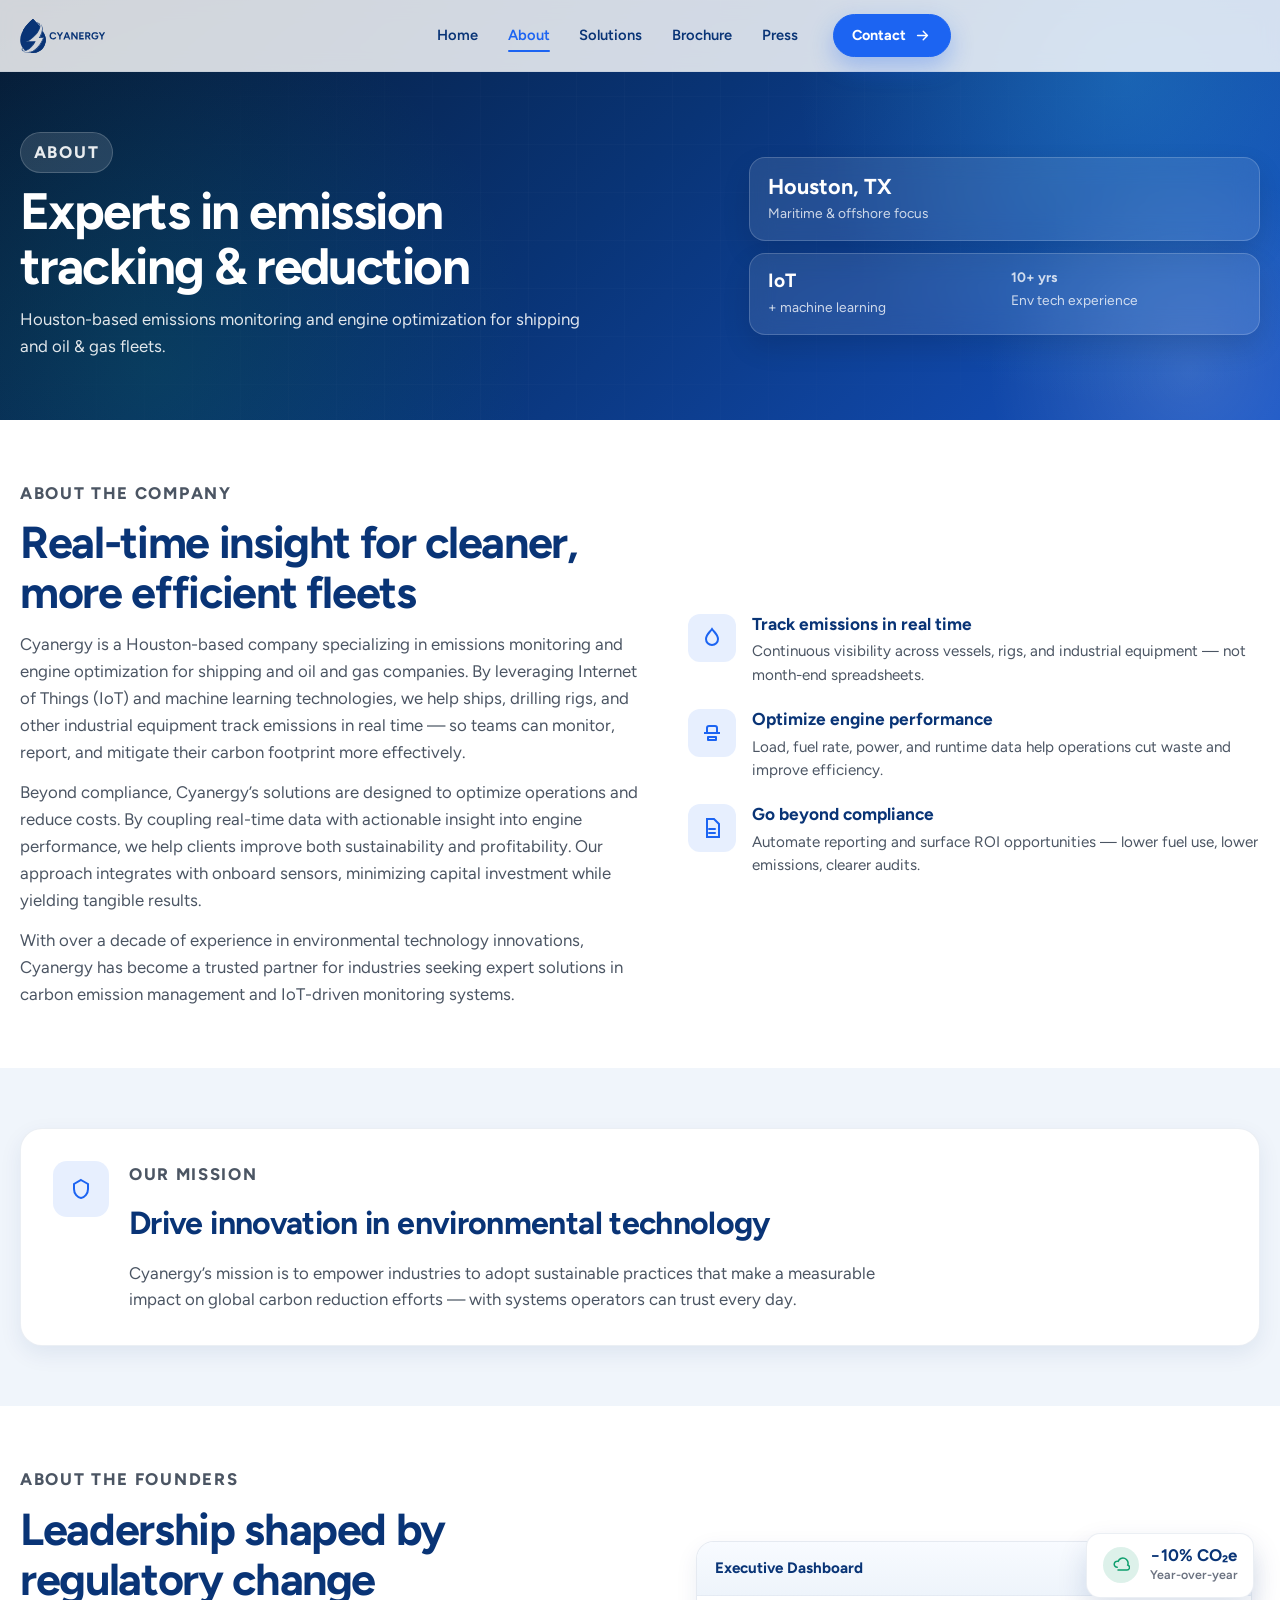
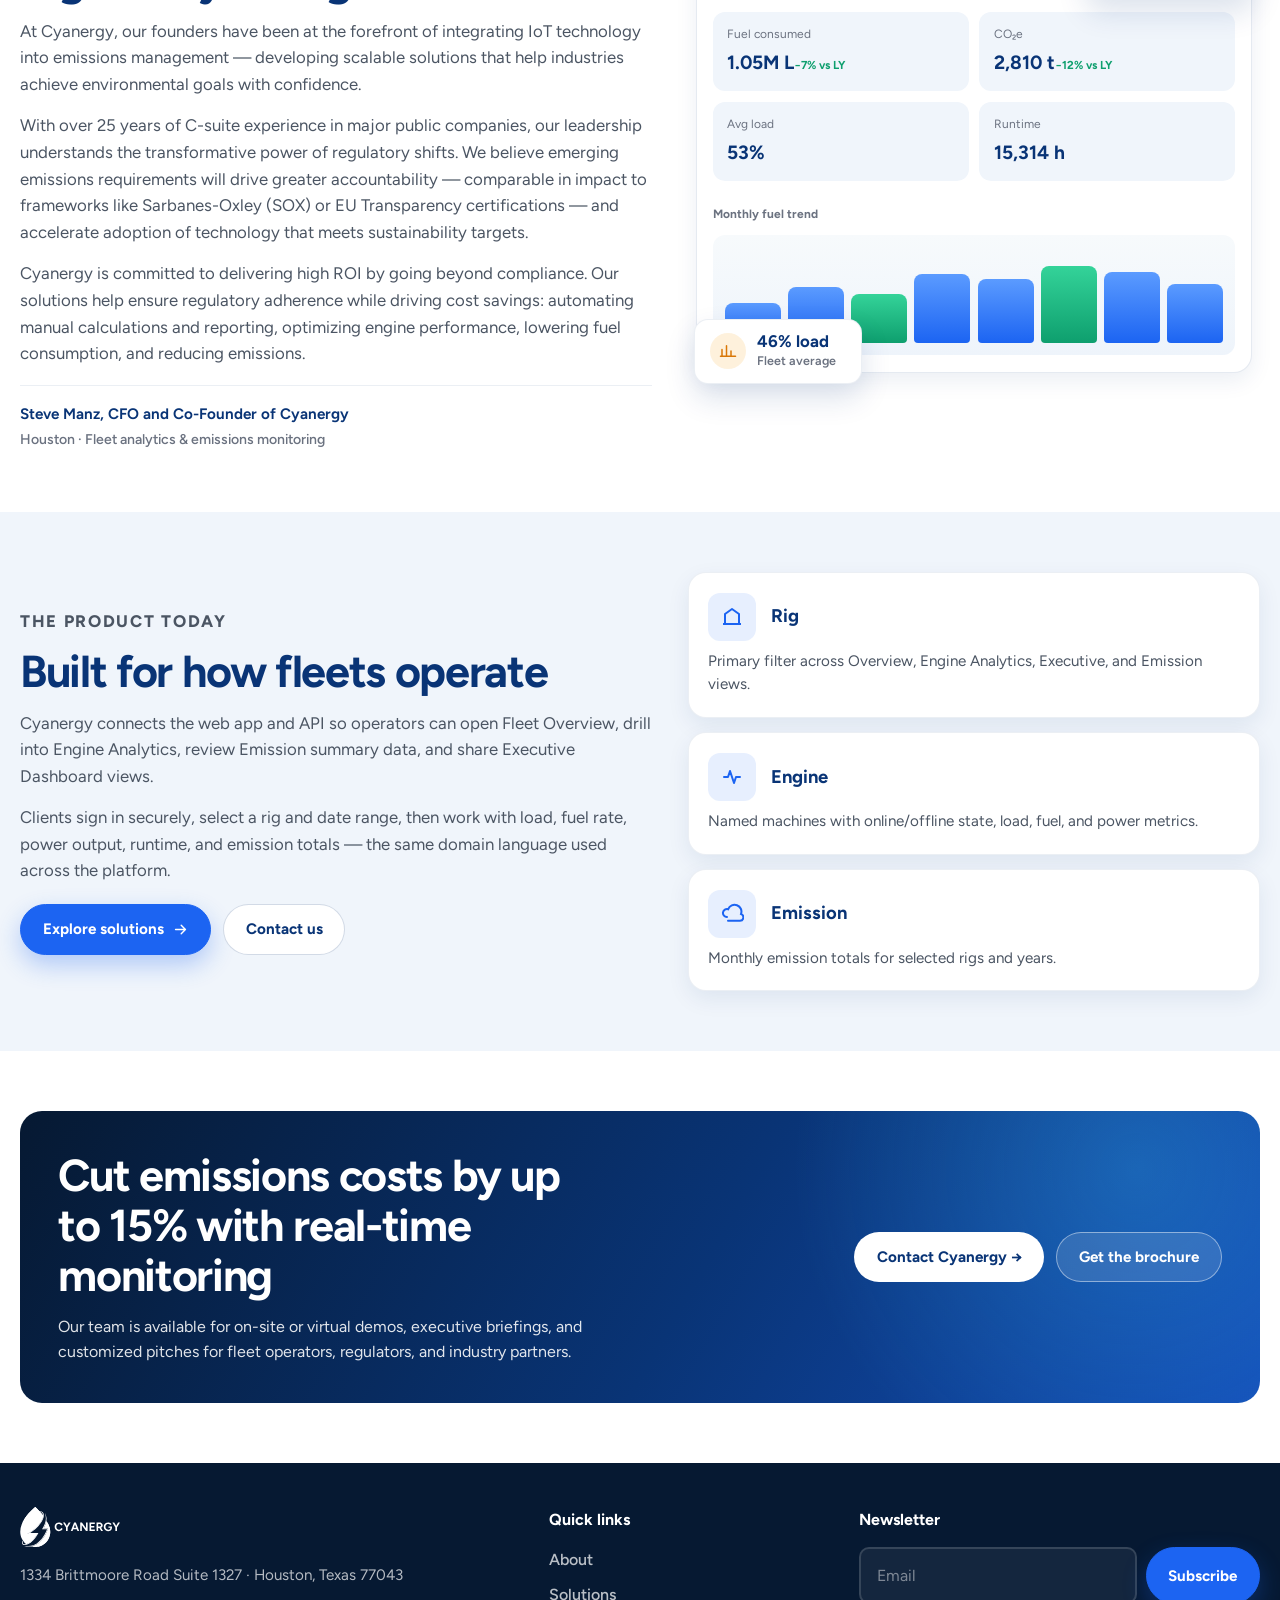
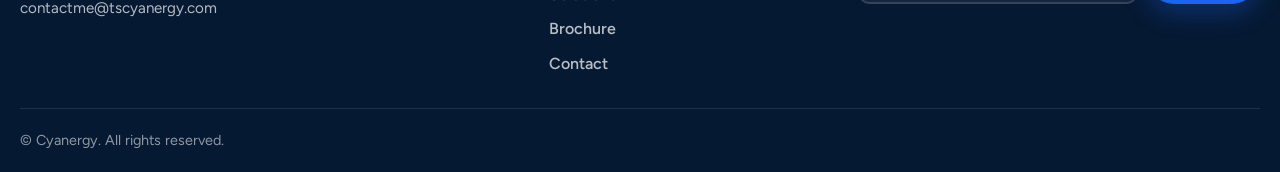
==== commit c3f9abbe: "Update the template" ====
--- a/about.html
+++ b/about.html
@@ -45,7 +45,7 @@
               <span>+ machine learning</span>
             </div>
             <div>
-              <strong>10+ yrs</strong>
+              <strong><span data-count="10" data-suffix="+ yrs">0+ yrs</span></strong>
               <span>Env tech experience</span>
             </div>
           </div>
@@ -116,30 +116,52 @@
             <span>Houston · Fleet analytics &amp; emissions monitoring</span>
           </div>
         </div>
-        <div class="mock-panel reveal" aria-label="Executive dashboard panel">
-          <div class="mock-panel-head">
-            <strong>Executive Dashboard</strong>
-            <span>Rig Alpha · YTD</span>
-          </div>
-          <div class="mock-kpis">
-            <div class="mock-kpi"><small>Fuel consumed</small><strong>1.28M L</strong><span class="trend">−7% vs LY</span></div>
-            <div class="mock-kpi"><small>CO₂e</small><strong>3,420 t</strong><span class="trend">−12% vs LY</span></div>
-            <div class="mock-kpi"><small>Avg load</small><strong>64%</strong></div>
-            <div class="mock-kpi"><small>Runtime</small><strong>18,640 h</strong></div>
-          </div>
-          <div class="mock-chart">
-            <div class="mock-chart-label">Monthly fuel trend</div>
-            <div class="mock-bars" aria-hidden="true">
-              <span style="--h:42%"></span>
-              <span style="--h:58%"></span>
-              <span style="--h:51%"></span>
-              <span style="--h:72%"></span>
-              <span style="--h:66%"></span>
-              <span style="--h:80%"></span>
-              <span style="--h:74%"></span>
-              <span style="--h:61%"></span>
-            </div>
-          </div>
+        <div class="panel-showcase reveal">
+          <aside class="float-chip float-rating" aria-label="CO2e reduction">
+            <span class="float-chip-icon cloud" aria-hidden="true">
+              <svg viewBox="0 0 24 24" fill="none"><path d="M7 15a4 4 0 1 1 1.2-7.8A5 5 0 0 1 21 12a3.5 3.5 0 0 1-1 6.8H8" stroke="currentColor" stroke-width="2" stroke-linecap="round"/></svg>
+            </span>
+            <div>
+              <strong><span data-count="12" data-prefix="−" data-suffix="%">−0%</span> CO₂e</strong>
+              <span>Year-over-year</span>
+            </div>
+          </aside>
+
+          <div class="mock-panel" aria-label="Executive dashboard panel">
+            <div class="mock-panel-head">
+              <strong>Executive Dashboard</strong>
+              <span>Rig Alpha · YTD</span>
+            </div>
+            <div class="mock-kpis">
+              <div class="mock-kpi"><small>Fuel consumed</small><strong><span data-count="1.28" data-decimals="2" data-suffix="M L">0.00M L</span></strong><span class="trend">−7% vs LY</span></div>
+              <div class="mock-kpi"><small>CO₂e</small><strong><span data-count="3420" data-format="comma" data-suffix=" t">0 t</span></strong><span class="trend">−12% vs LY</span></div>
+              <div class="mock-kpi"><small>Avg load</small><strong><span data-count="64" data-suffix="%">0%</span></strong></div>
+              <div class="mock-kpi"><small>Runtime</small><strong><span data-count="18640" data-format="comma" data-suffix=" h">0 h</span></strong></div>
+            </div>
+            <div class="mock-chart">
+              <div class="mock-chart-label">Monthly fuel trend</div>
+              <div class="mock-bars" aria-hidden="true">
+                <span style="--h:42%"></span>
+                <span style="--h:58%"></span>
+                <span style="--h:51%"></span>
+                <span style="--h:72%"></span>
+                <span style="--h:66%"></span>
+                <span style="--h:80%"></span>
+                <span style="--h:74%"></span>
+                <span style="--h:61%"></span>
+              </div>
+            </div>
+          </div>
+
+          <aside class="float-chip float-uptime" aria-label="Average load">
+            <span class="float-chip-icon load" aria-hidden="true">
+              <svg viewBox="0 0 24 24" fill="none"><path d="M4 19V10M10 19V5M16 19v-7M22 19H2" stroke="currentColor" stroke-width="2" stroke-linecap="round"/></svg>
+            </span>
+            <div>
+              <strong><span data-count="64" data-suffix="%">0%</span> load</strong>
+              <span>Fleet average</span>
+            </div>
+          </aside>
         </div>
       </div>
     </section>
--- a/assets/css/styles.css
+++ b/assets/css/styles.css
@@ -19,7 +19,8 @@
   --shadow-soft: 0 8px 22px rgba(9, 52, 118, 0.08);
   --radius: 16px;
   --radius-sm: 10px;
-  --container: 1180px;
+  --container: 1280px;
+  --gutter: 1.25rem;
   --header-h: 72px;
   --ease: cubic-bezier(0.22, 1, 0.36, 1);
 }
@@ -49,7 +50,7 @@
 button, input, textarea, select { font: inherit; }
 
 .container {
-  width: min(100% - 2.5rem, var(--container));
+  width: min(100% - (var(--gutter) * 2), var(--container));
   margin-inline: auto;
 }
 
@@ -64,14 +65,15 @@
 }
 .skip-link:focus { left: 1rem; top: 1rem; }
 
-/* Header — glass bar (matches mockup) */
+/* Header — flat at top, glass pill after scroll */
 .site-header {
   position: fixed;
   inset: 0 0 auto 0;
   height: var(--header-h);
-  z-index: 100;
-  padding-top: 0.65rem;
+  z-index: 200;
+  padding-top: 0;
   pointer-events: none;
+  transition: padding 0.28s var(--ease);
 }
 
 .site-header::before {
@@ -83,7 +85,7 @@
   visibility: hidden;
   transition: opacity 0.25s var(--ease), visibility 0.25s var(--ease);
   pointer-events: none;
-  z-index: -1;
+  z-index: 0;
 }
 
 .site-header.is-menu-open {
@@ -98,16 +100,49 @@
   pointer-events: auto;
 }
 
+.site-header .container.header-inner,
 .site-header .header-inner {
   pointer-events: auto;
   position: relative;
   z-index: 1;
-  height: 58px;
+  width: 100%;
+  max-width: none;
+  height: var(--header-h);
   display: flex;
   align-items: center;
   justify-content: space-between;
   gap: 1rem;
-  padding: 0 1rem 0 1.15rem;
+  padding: 0 var(--gutter);
+  margin: 0;
+  background: rgba(255, 255, 255, 0.82);
+  border: 0;
+  border-bottom: 1px solid rgba(9, 52, 118, 0.06);
+  border-radius: 0;
+  backdrop-filter: blur(10px);
+  box-shadow: none;
+  transition:
+    background 0.28s var(--ease),
+    box-shadow 0.28s var(--ease),
+    border-radius 0.28s var(--ease),
+    border-color 0.28s var(--ease),
+    height 0.28s var(--ease),
+    padding 0.28s var(--ease),
+    width 0.28s var(--ease),
+    max-width 0.28s var(--ease),
+    margin 0.28s var(--ease);
+}
+
+.site-header.is-scrolled {
+  padding-top: 0.65rem;
+  height: calc(var(--header-h) + 0.65rem);
+}
+
+.site-header.is-scrolled .header-inner {
+  width: min(100% - (var(--gutter) * 2), var(--container));
+  max-width: var(--container);
+  height: 58px;
+  margin-inline: auto;
+  padding: 0 0.85rem 0 1rem;
   background: rgba(255, 255, 255, 0.92);
   border: 1px solid rgba(255, 255, 255, 0.7);
   border-radius: 999px;
@@ -191,7 +226,7 @@
   display: block;
   width: 18px;
   height: 2px;
-  margin: 0 auto;
+  margin: 0;
   background: currentColor;
   border-radius: 2px;
   transition: transform 0.2s var(--ease), opacity 0.2s var(--ease);
@@ -293,7 +328,7 @@
 
 .btn svg { width: 17px; height: 17px; flex-shrink: 0; }
 
-/* Hero — light glass left + photo right (matches mockup) */
+/* Hero — simple copy over full-bleed photo */
 .hero {
   position: relative;
   min-height: 100vh;
@@ -328,28 +363,27 @@
 }
 
 .hero-overlay {
-  z-index: -1;
-  background:
-    linear-gradient(105deg,
-      rgba(255, 255, 255, 0.9) 0%,
-      rgba(255, 255, 255, 0.78) 28%,
-      rgba(255, 255, 255, 0.28) 52%,
-      rgba(255, 255, 255, 0.05) 72%,
-      rgba(6, 25, 50, 0.22) 100%);
+  display: none;
 }
 
 .hero-shell {
-  width: min(100% - 2.5rem, var(--container));
+  width: min(100% - (var(--gutter) * 2), var(--container));
   margin: 0 auto;
-  padding: calc(var(--header-h) + 2.25rem) 0 1.25rem;
-  display: grid;
-  grid-template-columns: 1.05fr 0.95fr;
-  gap: 1.5rem;
+  padding: calc(var(--header-h) + 2.5rem) 0 2rem;
+  display: grid;
+  grid-template-columns: 1fr;
   align-items: center;
   flex: 1;
 }
 
-.hero-copy { padding-bottom: 1rem; max-width: 34rem; }
+.hero-copy {
+  max-width: 40rem;
+  padding: 1.5rem 1.6rem;
+  border-radius: 22px;
+  background: rgba(255, 255, 255, 0.96);
+  border: 1px solid rgba(255, 255, 255, 0.85);
+  box-shadow: 0 18px 40px rgba(6, 25, 50, 0.18);
+}
 
 .eyebrow-hero {
   display: inline-flex;
@@ -363,11 +397,9 @@
   margin-bottom: 1rem;
   padding: 0.45rem 0.85rem;
   border-radius: 999px;
-  background: rgba(255, 255, 255, 0.72);
+  background: rgba(28, 100, 242, 0.08);
   border: 1px solid rgba(9, 52, 118, 0.1);
-  backdrop-filter: blur(10px);
-  opacity: 0;
-  animation: fadeUp 0.8s var(--ease) 0.1s forwards;
+  animation: fadeUp 0.8s var(--ease) 0.1s both;
 }
 
 .eyebrow-hero svg {
@@ -384,8 +416,7 @@
   color: var(--ink);
   max-width: 15ch;
   margin-bottom: 0.95rem;
-  opacity: 0;
-  animation: fadeUp 0.85s var(--ease) 0.2s forwards;
+  animation: fadeUp 0.85s var(--ease) 0.2s both;
 }
 
 .hero h1 .accent { color: var(--blue); }
@@ -395,94 +426,12 @@
   font-size: clamp(1rem, 1.5vw, 1.12rem);
   color: var(--muted);
   margin-bottom: 1.35rem;
-  opacity: 0;
-  animation: fadeUp 0.85s var(--ease) 0.32s forwards;
+  animation: fadeUp 0.85s var(--ease) 0.32s both;
 }
 
 .hero .btn-group {
-  opacity: 0;
-  animation: fadeUp 0.85s var(--ease) 0.44s forwards;
-}
-
-.hero-float {
-  position: relative;
-  min-height: 340px;
-  opacity: 0;
-  animation: fadeUp 0.9s var(--ease) 0.5s forwards;
-}
-
-.glass {
-  background: rgba(255, 255, 255, 0.78);
-  border: 1px solid rgba(255, 255, 255, 0.9);
-  backdrop-filter: blur(14px);
-  border-radius: 16px;
-  box-shadow: 0 14px 36px rgba(9, 52, 118, 0.14);
-  color: var(--ink);
-}
-
-.glass-card {
-  position: absolute;
-  padding: 0.85rem 1rem;
-  display: flex;
-  align-items: center;
-  gap: 0.7rem;
-  min-width: 200px;
-}
-
-.glass-card.one { top: 8%; right: 4%; }
-.glass-card.two { top: 40%; right: 0; }
-.glass-card.three { bottom: 14%; left: 8%; }
-
-.glass-icon {
-  width: 38px;
-  height: 38px;
-  border-radius: 11px;
-  display: grid;
-  place-items: center;
-  background: rgba(28, 100, 242, 0.1);
-  color: var(--blue);
-  flex-shrink: 0;
-}
-
-.glass-icon.green {
-  background: rgba(14, 159, 110, 0.12);
-  color: var(--green);
-}
-
-.glass-icon svg { width: 18px; height: 18px; }
-
-.glass-card strong {
-  display: block;
-  font-size: 0.9rem;
-  line-height: 1.25;
-  color: var(--navy);
-}
-
-.glass-card span {
-  font-size: 0.78rem;
-  color: var(--soft);
-}
-
-.mini-bars {
-  display: flex;
-  align-items: end;
-  gap: 3px;
-  height: 26px;
-  margin-left: 0.2rem;
-}
-
-.mini-bars i {
-  width: 5px;
-  border-radius: 3px;
-  background: linear-gradient(180deg, #7db2ff, #1c64f2);
-  display: block;
-}
-
-.mini-bars i:nth-child(1) { height: 40%; }
-.mini-bars i:nth-child(2) { height: 70%; }
-.mini-bars i:nth-child(3) { height: 55%; }
-.mini-bars i:nth-child(4) { height: 90%; }
-.mini-bars i:nth-child(5) { height: 65%; }
+  animation: fadeUp 0.85s var(--ease) 0.44s both;
+}
 
 .hero-bar {
   background: rgba(6, 25, 50, 0.58);
@@ -566,7 +515,7 @@
 .page-hero-inner {
   position: relative;
   z-index: 1;
-  width: min(100% - 2.5rem, var(--container));
+  width: min(100% - (var(--gutter) * 2), var(--container));
   margin-inline: auto;
   display: grid;
   grid-template-columns: 1.15fr 0.85fr;
@@ -692,6 +641,10 @@
   grid-template-columns: 1.05fr 0.95fr;
   gap: clamp(1.25rem, 3vw, 2.25rem);
   align-items: center;
+}
+
+.split > * {
+  min-width: 0;
 }
 
 .media-frame {
@@ -797,15 +750,24 @@
   box-shadow: var(--shadow);
 }
 
+.stat-top {
+  display: flex;
+  align-items: center;
+  justify-content: space-between;
+  gap: 0.75rem;
+  margin-bottom: 0.65rem;
+}
+
 .stat-card .icon-round {
   width: 44px;
   height: 44px;
   border-radius: 12px;
   display: grid;
   place-items: center;
-  margin-bottom: 0.9rem;
+  margin-bottom: 0;
   background: rgba(28, 100, 242, 0.1);
   color: var(--blue);
+  flex-shrink: 0;
 }
 
 .stat-card .icon-round.green {
@@ -820,13 +782,141 @@
   font-size: 2rem;
   color: var(--navy);
   line-height: 1;
-  margin-bottom: 0.35rem;
-}
-
-.stat-card span {
+  text-align: right;
+}
+
+.stat-card > span {
   color: var(--muted);
   font-size: 0.92rem;
   font-weight: 550;
+}
+
+.feature-stat-grid {
+  grid-template-columns: 1fr;
+  gap: 1rem;
+}
+
+.feature-stat .stat-top {
+  justify-content: flex-start;
+  margin-bottom: 0.55rem;
+}
+
+.feature-stat .stat-title {
+  font-size: 1.15rem;
+  text-align: left;
+  line-height: 1.2;
+}
+
+.panel-showcase {
+  position: relative;
+  padding: 0.85rem 0.5rem 1.1rem;
+  min-width: 0;
+}
+
+.panel-showcase .mock-panel {
+  position: relative;
+  z-index: 1;
+  min-width: 0;
+}
+
+.float-chip {
+  position: absolute;
+  z-index: 2;
+  display: flex;
+  align-items: center;
+  gap: 0.7rem;
+  background: white;
+  border: 1px solid rgba(9, 52, 118, 0.08);
+  border-radius: 14px;
+  padding: 0.75rem 0.95rem;
+  box-shadow: 0 14px 30px rgba(9, 52, 118, 0.14);
+  min-width: 168px;
+  max-width: calc(100% - 1rem);
+  animation: floatY 4.8s ease-in-out infinite;
+}
+
+.float-chip strong {
+  display: block;
+  color: var(--navy);
+  font-size: 1.05rem;
+  line-height: 1.15;
+  white-space: nowrap;
+}
+
+.float-chip strong [data-count] {
+  display: inline;
+  font: inherit;
+  color: inherit;
+}
+
+.float-chip > div > span {
+  display: block;
+  color: var(--soft);
+  font-size: 0.78rem;
+  font-weight: 600;
+}
+
+.float-chip .float-chip-icon {
+  width: 36px;
+  height: 36px;
+  min-width: 36px;
+  min-height: 36px;
+  border-radius: 50%;
+  display: flex;
+  align-items: center;
+  justify-content: center;
+  flex-shrink: 0;
+  line-height: 0;
+  box-sizing: border-box;
+}
+
+.float-chip .float-chip-icon svg {
+  width: 18px;
+  height: 18px;
+  display: block;
+  flex-shrink: 0;
+}
+
+.float-chip .float-chip-icon.star {
+  color: #F59E0B;
+  background: rgba(245, 158, 11, 0.14);
+}
+
+.float-chip .float-chip-icon.check {
+  background: rgba(14, 159, 110, 0.14);
+  color: var(--green);
+}
+
+.float-chip .float-chip-icon.fuel {
+  background: rgba(28, 100, 242, 0.12);
+  color: var(--blue);
+}
+
+.float-chip .float-chip-icon.cloud {
+  background: rgba(14, 159, 110, 0.14);
+  color: var(--green);
+}
+
+.float-chip .float-chip-icon.load {
+  background: rgba(245, 158, 11, 0.14);
+  color: #D97706;
+}
+
+.float-rating {
+  top: 0.35rem;
+  right: 0.35rem;
+  animation-delay: 0.2s;
+}
+
+.float-uptime {
+  left: 0.35rem;
+  bottom: 0.45rem;
+  animation-delay: 1.1s;
+}
+
+@keyframes floatY {
+  0%, 100% { transform: translateY(0); }
+  50% { transform: translateY(-8px); }
 }
 
 /* Process */
@@ -852,6 +942,14 @@
   box-shadow: var(--shadow);
 }
 
+.process-head {
+  display: flex;
+  align-items: center;
+  justify-content: flex-start;
+  gap: 0.85rem;
+  margin-bottom: 0.85rem;
+}
+
 .process-card .icon-round {
   width: 52px;
   height: 52px;
@@ -860,7 +958,8 @@
   place-items: center;
   background: rgba(28, 100, 242, 0.1);
   color: var(--blue);
-  margin-bottom: 1.1rem;
+  margin-bottom: 0;
+  flex-shrink: 0;
 }
 
 .process-card .icon-round svg { width: 26px; height: 26px; }
@@ -868,7 +967,9 @@
 .process-card h3 {
   color: var(--navy);
   font-size: 1.35rem;
-  margin-bottom: 0.5rem;
+  margin-bottom: 0;
+  text-align: left;
+  line-height: 1.15;
 }
 
 .process-card p {
@@ -887,7 +988,7 @@
   .process-card::after {
     content: '';
     position: absolute;
-    top: 2.1rem;
+    top: 2.35rem;
     right: -1.55rem;
     width: 1.1rem;
     height: 1.1rem;
@@ -1418,6 +1519,31 @@
   gap: 0.9rem;
 }
 
+.term-stack .icon-item {
+  grid-template-columns: auto 1fr;
+  column-gap: 0.9rem;
+  row-gap: 0.55rem;
+  align-items: center;
+}
+
+.term-stack .icon-item .icon-badge {
+  grid-column: 1;
+  grid-row: 1;
+  margin: 0;
+}
+
+.term-stack .icon-item h3 {
+  grid-column: 2;
+  grid-row: 1;
+  margin: 0;
+  align-self: center;
+}
+
+.term-stack .icon-item p {
+  grid-column: 1 / -1;
+  grid-row: 2;
+}
+
 .cta-band h2 {
   color: white;
   max-width: 18ch;
@@ -1745,31 +1871,10 @@
   .hero h1,
   .hero-lead,
   .hero .btn-group,
-  .hero-float {
+  .float-chip {
     animation: none !important;
     opacity: 1 !important;
     transform: none !important;
-  }
-}
-
-/* Responsive */
-@media (max-width: 1100px) {
-  .hero-shell {
-    grid-template-columns: 1fr;
-    gap: 1.25rem;
-    align-items: start;
-  }
-
-  .hero-float {
-    min-height: auto;
-    display: grid;
-    grid-template-columns: repeat(3, 1fr);
-    gap: 0.65rem;
-  }
-
-  .glass-card {
-    position: static;
-    min-width: 0;
   }
 }
 
@@ -1802,61 +1907,134 @@
     object-position: 70% center;
   }
 
-  .hero-overlay {
-    background:
-      linear-gradient(180deg,
-        rgba(255, 255, 255, 0.88) 0%,
-        rgba(255, 255, 255, 0.72) 38%,
-        rgba(255, 255, 255, 0.28) 68%,
-        rgba(6, 25, 50, 0.35) 100%);
-  }
-
   .hero-shell {
     padding-top: calc(var(--header-h) + 1.5rem);
     padding-bottom: 1rem;
   }
 
-  .hero-copy { max-width: none; }
+  .hero-copy {
+    max-width: none;
+    padding: 1.25rem 1.2rem;
+  }
 
   .hero h1 { max-width: none; }
 
   .menu-toggle {
-    display: inline-grid;
-    place-items: center;
-    margin-left: auto;
+    display: inline-flex;
+    flex-direction: column;
+    align-items: center;
+    justify-content: center;
+    gap: 5px;
+    margin-left: 0;
   }
 
   .site-header {
     height: auto;
-  }
-
+    min-height: 64px;
+  }
+
+  .site-header .container.header-inner,
   .site-header .header-inner {
-    border-radius: 18px;
+    width: 100%;
+    max-width: none;
     height: auto;
-    min-height: 58px;
-    flex-wrap: wrap;
+    min-height: 56px;
+    margin: 0;
+    display: grid;
+    grid-template-columns: 1fr auto;
     align-items: center;
-    padding: 0.45rem 0.65rem 0.45rem 1rem;
+    column-gap: 0.75rem;
+    row-gap: 0;
+    padding: 0.55rem var(--gutter);
     background: rgba(255, 255, 255, 0.96);
-  }
-
-  .site-header.is-menu-open .header-inner {
-    border-radius: 18px;
-    box-shadow: 0 18px 40px rgba(9, 52, 118, 0.18);
-  }
+    border: 0;
+    border-bottom: 1px solid rgba(9, 52, 118, 0.08);
+    border-radius: 0;
+    box-shadow: none;
+  }
+
+  .site-header .brand {
+    grid-column: 1;
+    grid-row: 1;
+  }
+
+  .site-header .menu-toggle {
+    grid-column: 2;
+    grid-row: 1;
+  }
+
+  .site-header.is-scrolled {
+    padding-top: 0.5rem;
+  }
+
+  .site-header.is-scrolled .header-inner {
+    width: min(100% - (var(--gutter) * 2), var(--container));
+    max-width: var(--container);
+    margin-inline: auto;
+    border-radius: 16px;
+    padding: 0.5rem 0.75rem;
+    background: rgba(255, 255, 255, 0.97);
+    border: 1px solid rgba(255, 255, 255, 0.75);
+    box-shadow: 0 10px 28px rgba(9, 52, 118, 0.12);
+  }
+
+  .site-header.is-menu-open .header-inner,
+  .site-header.is-menu-open.is-scrolled .header-inner {
+    width: min(100% - (var(--gutter) * 2), var(--container));
+    max-width: var(--container);
+    margin-inline: auto;
+    border-radius: 16px;
+    padding: 0.5rem 0.75rem 0.65rem;
+    background: rgba(255, 255, 255, 0.98);
+    border: 1px solid rgba(9, 52, 118, 0.08);
+    box-shadow: 0 16px 36px rgba(9, 52, 118, 0.16);
+  }
+
+  :root { --gutter: 1rem; }
+
+  .hero-bar-inner {
+    gap: 0.65rem;
+  }
+
+  .panel-showcase {
+    display: grid;
+    grid-template-columns: 1fr 1fr;
+    gap: 0.75rem;
+    padding: 0;
+  }
+
+  .panel-showcase .mock-panel {
+    grid-column: 1 / -1;
+    order: 3;
+  }
+
+  .float-chip,
+  .float-rating,
+  .float-uptime {
+    position: static;
+    inset: auto;
+    width: 100%;
+    min-width: 0;
+    max-width: none;
+    animation: none;
+  }
+
+  .float-rating { order: 1; }
+  .float-uptime { order: 2; }
 
   .nav {
     display: none;
-    order: 3;
-    flex: 0 0 100%;
+    grid-column: 1 / -1;
+    grid-row: 2;
     width: 100%;
     max-width: 100%;
+    flex: none;
     flex-direction: column;
     align-items: stretch;
     justify-content: flex-start;
     gap: 0.15rem;
-    padding: 0.65rem 0.35rem 0.45rem;
-    margin-top: 0.35rem;
+    padding: 0.55rem 0 0.15rem;
+    margin: 0.35rem 0 0;
     border-top: 1px solid rgba(9, 52, 118, 0.08);
   }
 
@@ -1940,11 +2118,23 @@
   .mock-bars span:nth-child(n+7) { display: none; }
 }
 
+@media (min-width: 1600px) {
+  :root {
+    --container: 1360px;
+    --gutter: 1.5rem;
+  }
+}
+
 @media (max-width: 640px) {
-  .container { width: min(100% - 1.5rem, var(--container)); }
-
-  .hero-float {
+  :root { --gutter: 1rem; }
+
+  .panel-showcase {
     grid-template-columns: 1fr;
+    gap: 0.65rem;
+  }
+
+  .float-chip {
+    padding: 0.7rem 0.85rem;
   }
 
   .hero-bar-inner,
@@ -1959,6 +2149,14 @@
     grid-template-columns: 1fr;
   }
 
+  .split {
+    gap: 1.25rem;
+  }
+
+  .mock-table {
+    min-width: 420px;
+  }
+
   .footer-links {
     grid-template-columns: repeat(2, minmax(0, 1fr));
     gap: 0.65rem 1.25rem;
